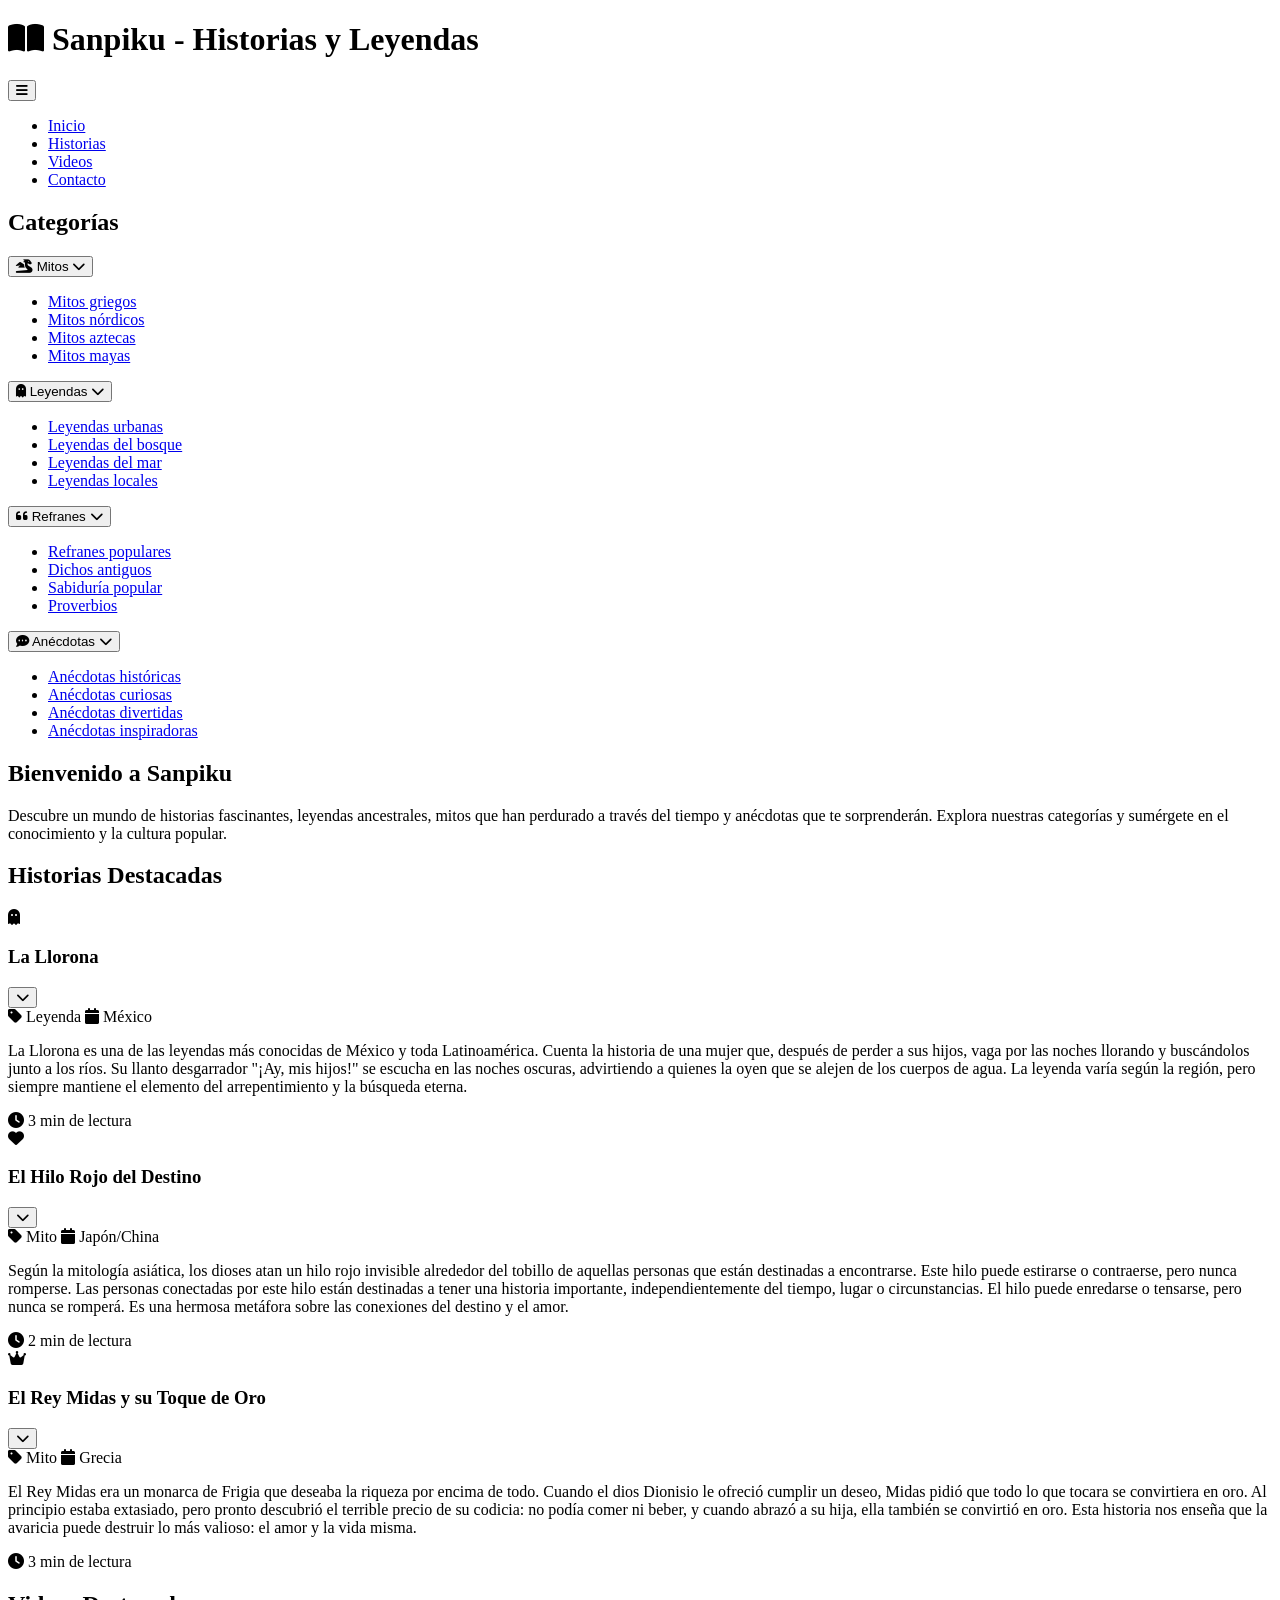
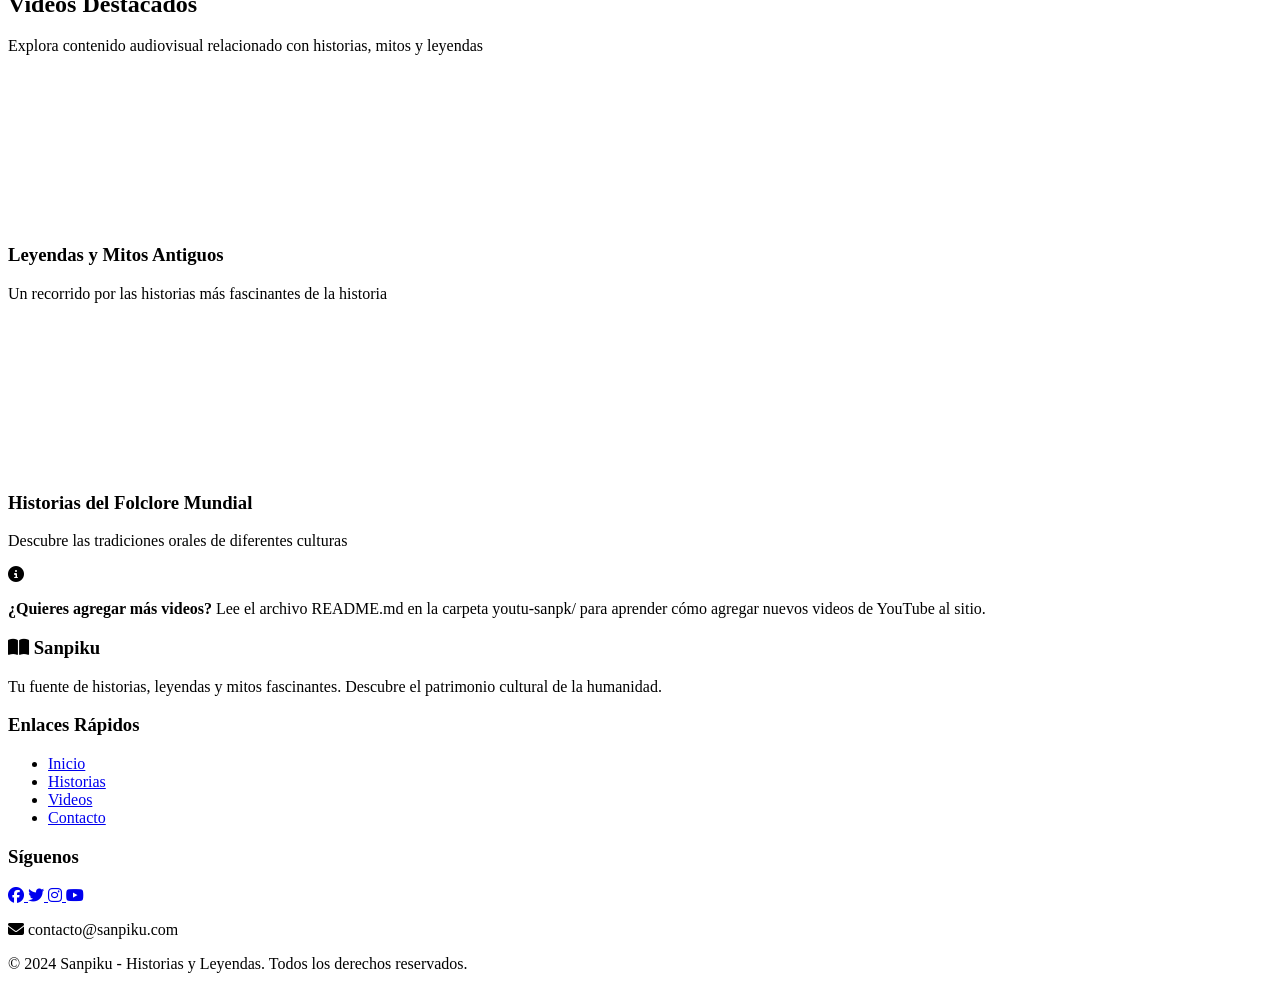
==== index.html @ 0151c07d "Add files via upload" ====
<!DOCTYPE html>
<html lang="es">
<head>
    <!-- CONFIGURACIÓN BÁSICA DEL DOCUMENTO -->
    <meta charset="UTF-8">
    <meta name="viewport" content="width=device-width, initial-scale=1.0">
    <meta name="description" content="Sanpiku - Descubre historias, leyendas, mitos y anécdotas fascinantes">
    <title>Sanpiku - Historias y Leyendas</title>
    
    <!-- FUENTES DE GOOGLE FONTS (Poppins para títulos, Open Sans para texto) -->
    <link rel="preconnect" href="https://fonts.googleapis.com">
    <link rel="preconnect" href="https://fonts.gstatic.com" crossorigin>
    <link href="https://fonts.googleapis.com/css2?family=Poppins:wght@400;600;700&family=Open+Sans:wght@300;400;600&display=swap" rel="stylesheet">
    
    <!-- ICONOS DE FONT AWESOME para los iconos del menú -->
    <link rel="stylesheet" href="https://cdnjs.cloudflare.com/ajax/libs/font-awesome/6.4.0/css/all.min.css">
    
    <!-- ENLACE AL ARCHIVO CSS -->
    <link rel="stylesheet" href="css/styles.css">
</head>
<body>
    
    <!-- ============================================ -->
    <!-- ENCABEZADO SUPERIOR (HEADER) -->
    <!-- ============================================ -->
    <header class="header">
        <div class="header-content">
            <!-- Logo o título principal del sitio -->
            <h1 class="logo">
                <i class="fas fa-book-open"></i>
                Sanpiku - Historias y Leyendas
            </h1>
            
            <!-- Botón para menú móvil (hamburguesa) -->
            <button class="menu-toggle" id="menuToggle" aria-label="Abrir menú">
                <i class="fas fa-bars"></i>
            </button>
            
            <!-- Navegación principal -->
            <nav class="nav">
                <ul class="nav-list">
                    <li><a href="#inicio" class="nav-link active">Inicio</a></li>
                    <li><a href="#historias" class="nav-link">Historias</a></li>
                    <li><a href="#videos" class="nav-link">Videos</a></li>
                    <li><a href="#contacto" class="nav-link">Contacto</a></li>
                </ul>
            </nav>
        </div>
    </header>

    <!-- ============================================ -->
    <!-- CONTENEDOR PRINCIPAL (SIDEBAR + CONTENIDO) -->
    <!-- ============================================ -->
    <div class="container">
        
        <!-- ======================================== -->
        <!-- BARRA LATERAL IZQUIERDA (SIDEBAR) -->
        <!-- ======================================== -->
        <aside class="sidebar" id="sidebar">
            <h2 class="sidebar-title">Categorías</h2>
            
            <!-- CATEGORÍA 1: MITOS -->
            <div class="category-card">
                <button class="category-header" data-category="mitos">
                    <i class="fas fa-dragon"></i>
                    <span>Mitos</span>
                    <i class="fas fa-chevron-down arrow"></i>
                </button>
                <div class="category-content">
                    <ul class="category-list">
                        <li><a href="#mito1">Mitos griegos</a></li>
                        <li><a href="#mito2">Mitos nórdicos</a></li>
                        <li><a href="#mito3">Mitos aztecas</a></li>
                        <li><a href="#mito4">Mitos mayas</a></li>
                    </ul>
                </div>
            </div>

            <!-- CATEGORÍA 2: LEYENDAS -->
            <div class="category-card">
                <button class="category-header" data-category="leyendas">
                    <i class="fas fa-ghost"></i>
                    <span>Leyendas</span>
                    <i class="fas fa-chevron-down arrow"></i>
                </button>
                <div class="category-content">
                    <ul class="category-list">
                        <li><a href="#leyenda1">Leyendas urbanas</a></li>
                        <li><a href="#leyenda2">Leyendas del bosque</a></li>
                        <li><a href="#leyenda3">Leyendas del mar</a></li>
                        <li><a href="#leyenda4">Leyendas locales</a></li>
                    </ul>
                </div>
            </div>

            <!-- CATEGORÍA 3: REFRANES -->
            <div class="category-card">
                <button class="category-header" data-category="refranes">
                    <i class="fas fa-quote-left"></i>
                    <span>Refranes</span>
                    <i class="fas fa-chevron-down arrow"></i>
                </button>
                <div class="category-content">
                    <ul class="category-list">
                        <li><a href="#refran1">Refranes populares</a></li>
                        <li><a href="#refran2">Dichos antiguos</a></li>
                        <li><a href="#refran3">Sabiduría popular</a></li>
                        <li><a href="#refran4">Proverbios</a></li>
                    </ul>
                </div>
            </div>

            <!-- CATEGORÍA 4: ANÉCDOTAS -->
            <div class="category-card">
                <button class="category-header" data-category="anecdotas">
                    <i class="fas fa-comment-dots"></i>
                    <span>Anécdotas</span>
                    <i class="fas fa-chevron-down arrow"></i>
                </button>
                <div class="category-content">
                    <ul class="category-list">
                        <li><a href="#anecdota1">Anécdotas históricas</a></li>
                        <li><a href="#anecdota2">Anécdotas curiosas</a></li>
                        <li><a href="#anecdota3">Anécdotas divertidas</a></li>
                        <li><a href="#anecdota4">Anécdotas inspiradoras</a></li>
                    </ul>
                </div>
            </div>
        </aside>

        <!-- ======================================== -->
        <!-- CONTENIDO PRINCIPAL (MAIN) -->
        <!-- ======================================== -->
        <main class="main-content" id="inicio">
            
            <!-- Sección de bienvenida -->
            <section class="welcome-section">
                <h2 class="section-title">Bienvenido a Sanpiku</h2>
                <p class="welcome-text">
                    Descubre un mundo de historias fascinantes, leyendas ancestrales, 
                    mitos que han perdurado a través del tiempo y anécdotas que te 
                    sorprenderán. Explora nuestras categorías y sumérgete en el 
                    conocimiento y la cultura popular.
                </p>
            </section>

            <!-- ======================================== -->
            <!-- SECCIÓN DE HISTORIAS (Grid de tarjetas) -->
            <!-- ======================================== -->
            <section class="stories-section" id="historias">
                <h2 class="section-title">Historias Destacadas</h2>
                
                <!-- Grid de tarjetas de historias -->
                <div class="stories-grid">
                    
                    <!-- HISTORIA 1: La Llorona -->
                    <div class="story-card">
                        <div class="story-header">
                            <div class="story-icon">
                                <i class="fas fa-ghost"></i>
                            </div>
                            <h3 class="story-title">La Llorona</h3>
                            <button class="story-toggle" aria-label="Expandir historia">
                                <i class="fas fa-chevron-down"></i>
                            </button>
                        </div>
                        <div class="story-content">
                            <div class="story-meta">
                                <span class="story-category">
                                    <i class="fas fa-tag"></i> Leyenda
                                </span>
                                <span class="story-date">
                                    <i class="fas fa-calendar"></i> México
                                </span>
                            </div>
                            <p class="story-text">
                                La Llorona es una de las leyendas más conocidas de México y 
                                toda Latinoamérica. Cuenta la historia de una mujer que, 
                                después de perder a sus hijos, vaga por las noches llorando 
                                y buscándolos junto a los ríos. Su llanto desgarrador "¡Ay, 
                                mis hijos!" se escucha en las noches oscuras, advirtiendo a 
                                quienes la oyen que se alejen de los cuerpos de agua. La 
                                leyenda varía según la región, pero siempre mantiene el 
                                elemento del arrepentimiento y la búsqueda eterna.
                            </p>
                            <div class="story-footer">
                                <span class="story-read-time">
                                    <i class="fas fa-clock"></i> 3 min de lectura
                                </span>
                            </div>
                        </div>
                    </div>

                    <!-- HISTORIA 2: El Hilo Rojo del Destino -->
                    <div class="story-card">
                        <div class="story-header">
                            <div class="story-icon">
                                <i class="fas fa-heart"></i>
                            </div>
                            <h3 class="story-title">El Hilo Rojo del Destino</h3>
                            <button class="story-toggle" aria-label="Expandir historia">
                                <i class="fas fa-chevron-down"></i>
                            </button>
                        </div>
                        <div class="story-content">
                            <div class="story-meta">
                                <span class="story-category">
                                    <i class="fas fa-tag"></i> Mito
                                </span>
                                <span class="story-date">
                                    <i class="fas fa-calendar"></i> Japón/China
                                </span>
                            </div>
                            <p class="story-text">
                                Según la mitología asiática, los dioses atan un hilo rojo 
                                invisible alrededor del tobillo de aquellas personas que están 
                                destinadas a encontrarse. Este hilo puede estirarse o 
                                contraerse, pero nunca romperse. Las personas conectadas por 
                                este hilo están destinadas a tener una historia importante, 
                                independientemente del tiempo, lugar o circunstancias. El hilo 
                                puede enredarse o tensarse, pero nunca se romperá. Es una 
                                hermosa metáfora sobre las conexiones del destino y el amor.
                            </p>
                            <div class="story-footer">
                                <span class="story-read-time">
                                    <i class="fas fa-clock"></i> 2 min de lectura
                                </span>
                            </div>
                        </div>
                    </div>

                    <!-- HISTORIA 3: El Rey Midas -->
                    <div class="story-card">
                        <div class="story-header">
                            <div class="story-icon">
                                <i class="fas fa-crown"></i>
                            </div>
                            <h3 class="story-title">El Rey Midas y su Toque de Oro</h3>
                            <button class="story-toggle" aria-label="Expandir historia">
                                <i class="fas fa-chevron-down"></i>
                            </button>
                        </div>
                        <div class="story-content">
                            <div class="story-meta">
                                <span class="story-category">
                                    <i class="fas fa-tag"></i> Mito
                                </span>
                                <span class="story-date">
                                    <i class="fas fa-calendar"></i> Grecia
                                </span>
                            </div>
                            <p class="story-text">
                                El Rey Midas era un monarca de Frigia que deseaba la riqueza 
                                por encima de todo. Cuando el dios Dionisio le ofreció cumplir 
                                un deseo, Midas pidió que todo lo que tocara se convirtiera en 
                                oro. Al principio estaba extasiado, pero pronto descubrió el 
                                terrible precio de su codicia: no podía comer ni beber, y cuando 
                                abrazó a su hija, ella también se convirtió en oro. Esta historia 
                                nos enseña que la avaricia puede destruir lo más valioso: el 
                                amor y la vida misma.
                            </p>
                            <div class="story-footer">
                                <span class="story-read-time">
                                    <i class="fas fa-clock"></i> 3 min de lectura
                                </span>
                            </div>
                        </div>
                    </div>

                </div>
            </section>

            <!-- ======================================== -->
            <!-- SECCIÓN DE VIDEOS DE YOUTUBE -->
            <!-- ======================================== -->
            <section class="videos-section" id="videos">
                <h2 class="section-title">Videos Destacados</h2>
                <p class="section-description">
                    Explora contenido audiovisual relacionado con historias, mitos y leyendas
                </p>
                
                <!-- Grid de videos -->
                <div class="videos-grid">
                    
                    <!-- VIDEO 1 - Ejemplo (Reemplaza con tu propio video) -->
                    <div class="video-card">
                        <div class="video-wrapper">
                            <!-- IMPORTANTE: Reemplaza el src con tu video de YouTube -->
                            <!-- Para obtener el código: YouTube → Video → Compartir → Insertar → Copiar código -->
                            <iframe 
                                src="https://www.youtube.com/embed/dQw4w9WgXcQ" 
                                title="Video de ejemplo" 
                                frameborder="0" 
                                allow="accelerometer; autoplay; clipboard-write; encrypted-media; gyroscope; picture-in-picture" 
                                allowfullscreen>
                            </iframe>
                        </div>
                        <div class="video-info">
                            <h3 class="video-title">Leyendas y Mitos Antiguos</h3>
                            <p class="video-description">
                                Un recorrido por las historias más fascinantes de la historia
                            </p>
                        </div>
                    </div>

                    <!-- VIDEO 2 - Espacio para agregar más videos -->
                    <div class="video-card">
                        <div class="video-wrapper">
                            <!-- Agrega aquí tu segundo video -->
                            <iframe 
                                src="https://www.youtube.com/embed/dQw4w9WgXcQ" 
                                title="Video de ejemplo 2" 
                                frameborder="0" 
                                allow="accelerometer; autoplay; clipboard-write; encrypted-media; gyroscope; picture-in-picture" 
                                allowfullscreen>
                            </iframe>
                        </div>
                        <div class="video-info">
                            <h3 class="video-title">Historias del Folclore Mundial</h3>
                            <p class="video-description">
                                Descubre las tradiciones orales de diferentes culturas
                            </p>
                        </div>
                    </div>

                </div>

                <!-- Nota informativa sobre cómo agregar videos -->
                <div class="info-box">
                    <i class="fas fa-info-circle"></i>
                    <p>
                        <strong>¿Quieres agregar más videos?</strong> 
                        Lee el archivo README.md en la carpeta youtu-sanpk/ para aprender 
                        cómo agregar nuevos videos de YouTube al sitio.
                    </p>
                </div>
            </section>

        </main>

    </div>

    <!-- ============================================ -->
    <!-- PIE DE PÁGINA (FOOTER) -->
    <!-- ============================================ -->
    <footer class="footer" id="contacto">
        <div class="footer-content">
            
            <!-- Columna 1: Información del proyecto -->
            <div class="footer-column">
                <h3 class="footer-title">
                    <i class="fas fa-book-open"></i>
                    Sanpiku
                </h3>
                <p class="footer-text">
                    Tu fuente de historias, leyendas y mitos fascinantes. 
                    Descubre el patrimonio cultural de la humanidad.
                </p>
            </div>

            <!-- Columna 2: Enlaces rápidos -->
            <div class="footer-column">
                <h3 class="footer-title">Enlaces Rápidos</h3>
                <ul class="footer-links">
                    <li><a href="#inicio">Inicio</a></li>
                    <li><a href="#historias">Historias</a></li>
                    <li><a href="#videos">Videos</a></li>
                    <li><a href="#contacto">Contacto</a></li>
                </ul>
            </div>

            <!-- Columna 3: Redes sociales -->
            <div class="footer-column">
                <h3 class="footer-title">Síguenos</h3>
                <div class="social-links">
                    <a href="#" class="social-link" aria-label="Facebook">
                        <i class="fab fa-facebook"></i>
                    </a>
                    <a href="#" class="social-link" aria-label="Twitter">
                        <i class="fab fa-twitter"></i>
                    </a>
                    <a href="#" class="social-link" aria-label="Instagram">
                        <i class="fab fa-instagram"></i>
                    </a>
                    <a href="#" class="social-link" aria-label="YouTube">
                        <i class="fab fa-youtube"></i>
                    </a>
                </div>
                <p class="footer-text" style="margin-top: 1rem;">
                    <i class="fas fa-envelope"></i>
                    contacto@sanpiku.com
                </p>
            </div>

        </div>

        <!-- Barra inferior de copyright -->
        <div class="footer-bottom">
            <p>&copy; 2024 Sanpiku - Historias y Leyendas. Todos los derechos reservados.</p>
        </div>
    </footer>

    <!-- ============================================ -->
    <!-- ENLACE AL ARCHIVO JAVASCRIPT -->
    <!-- ============================================ -->
    <script src="js/script.js"></script>

</body>
</html>
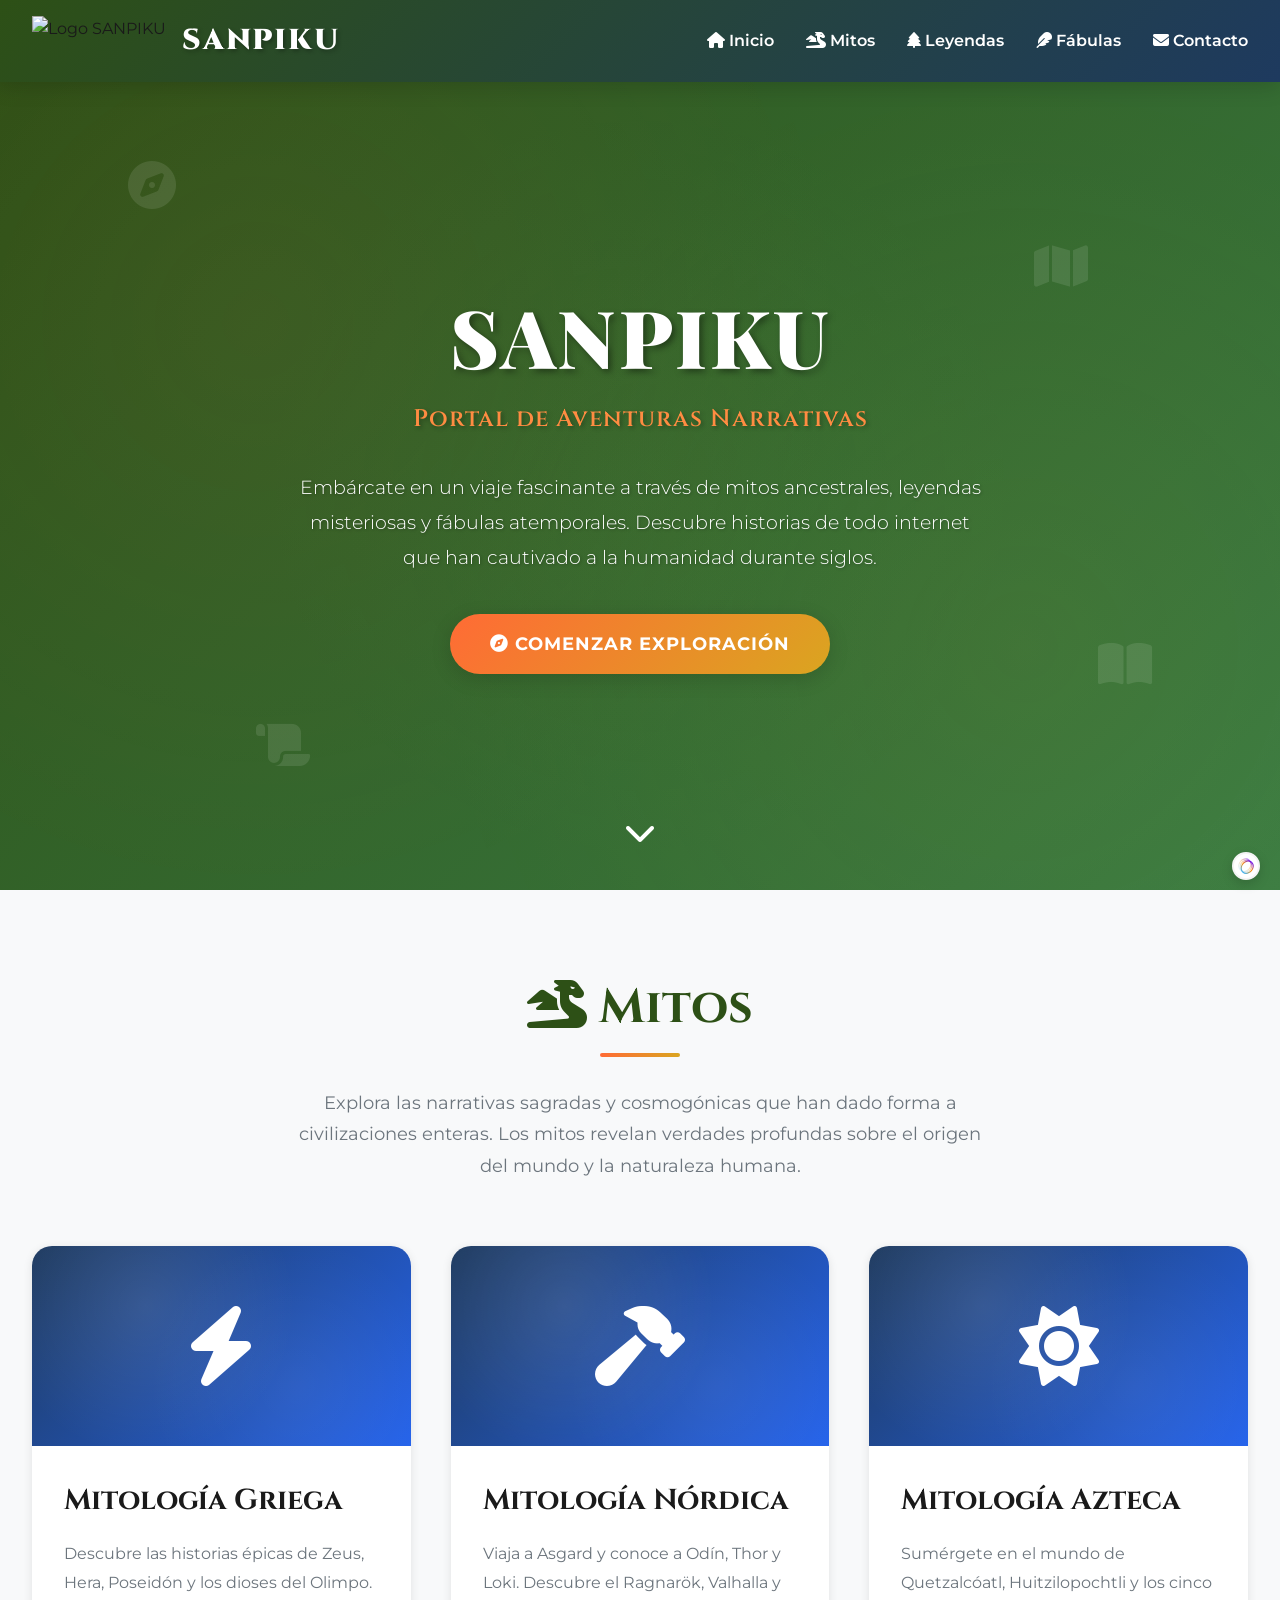
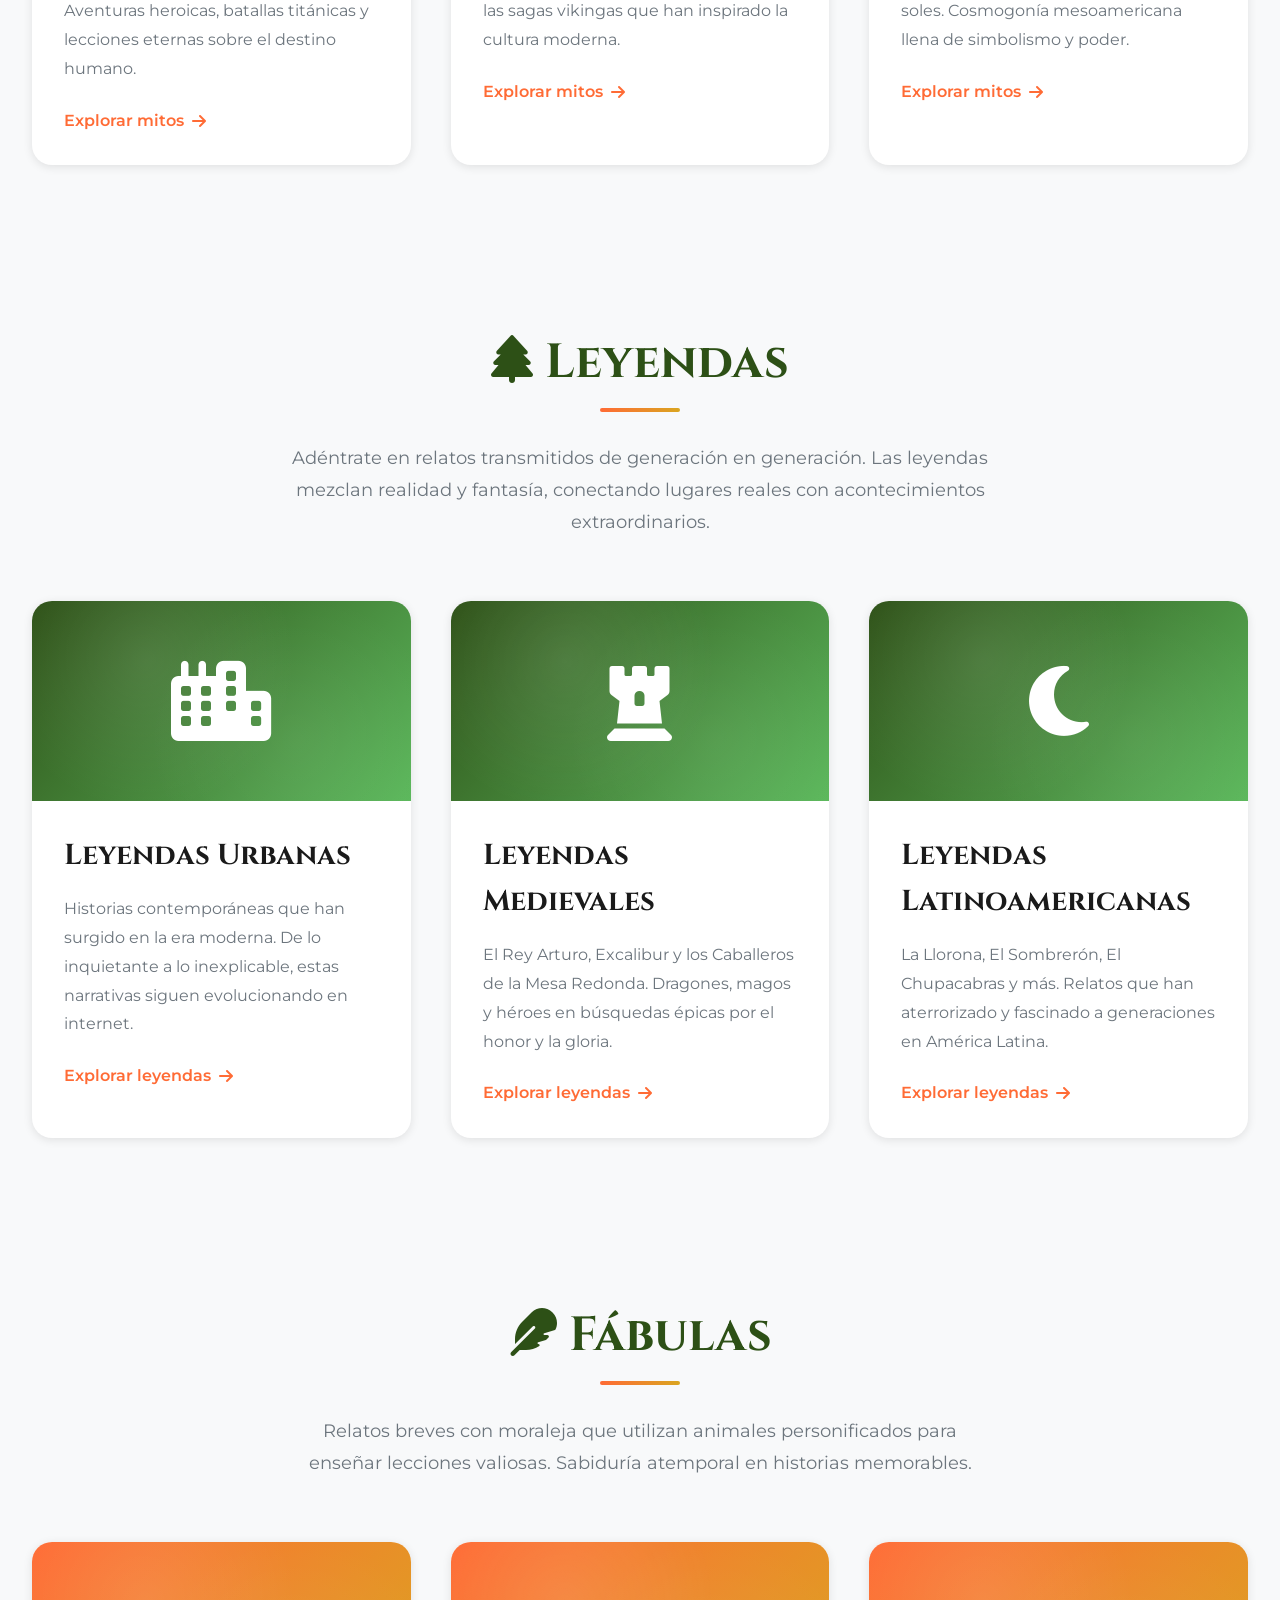
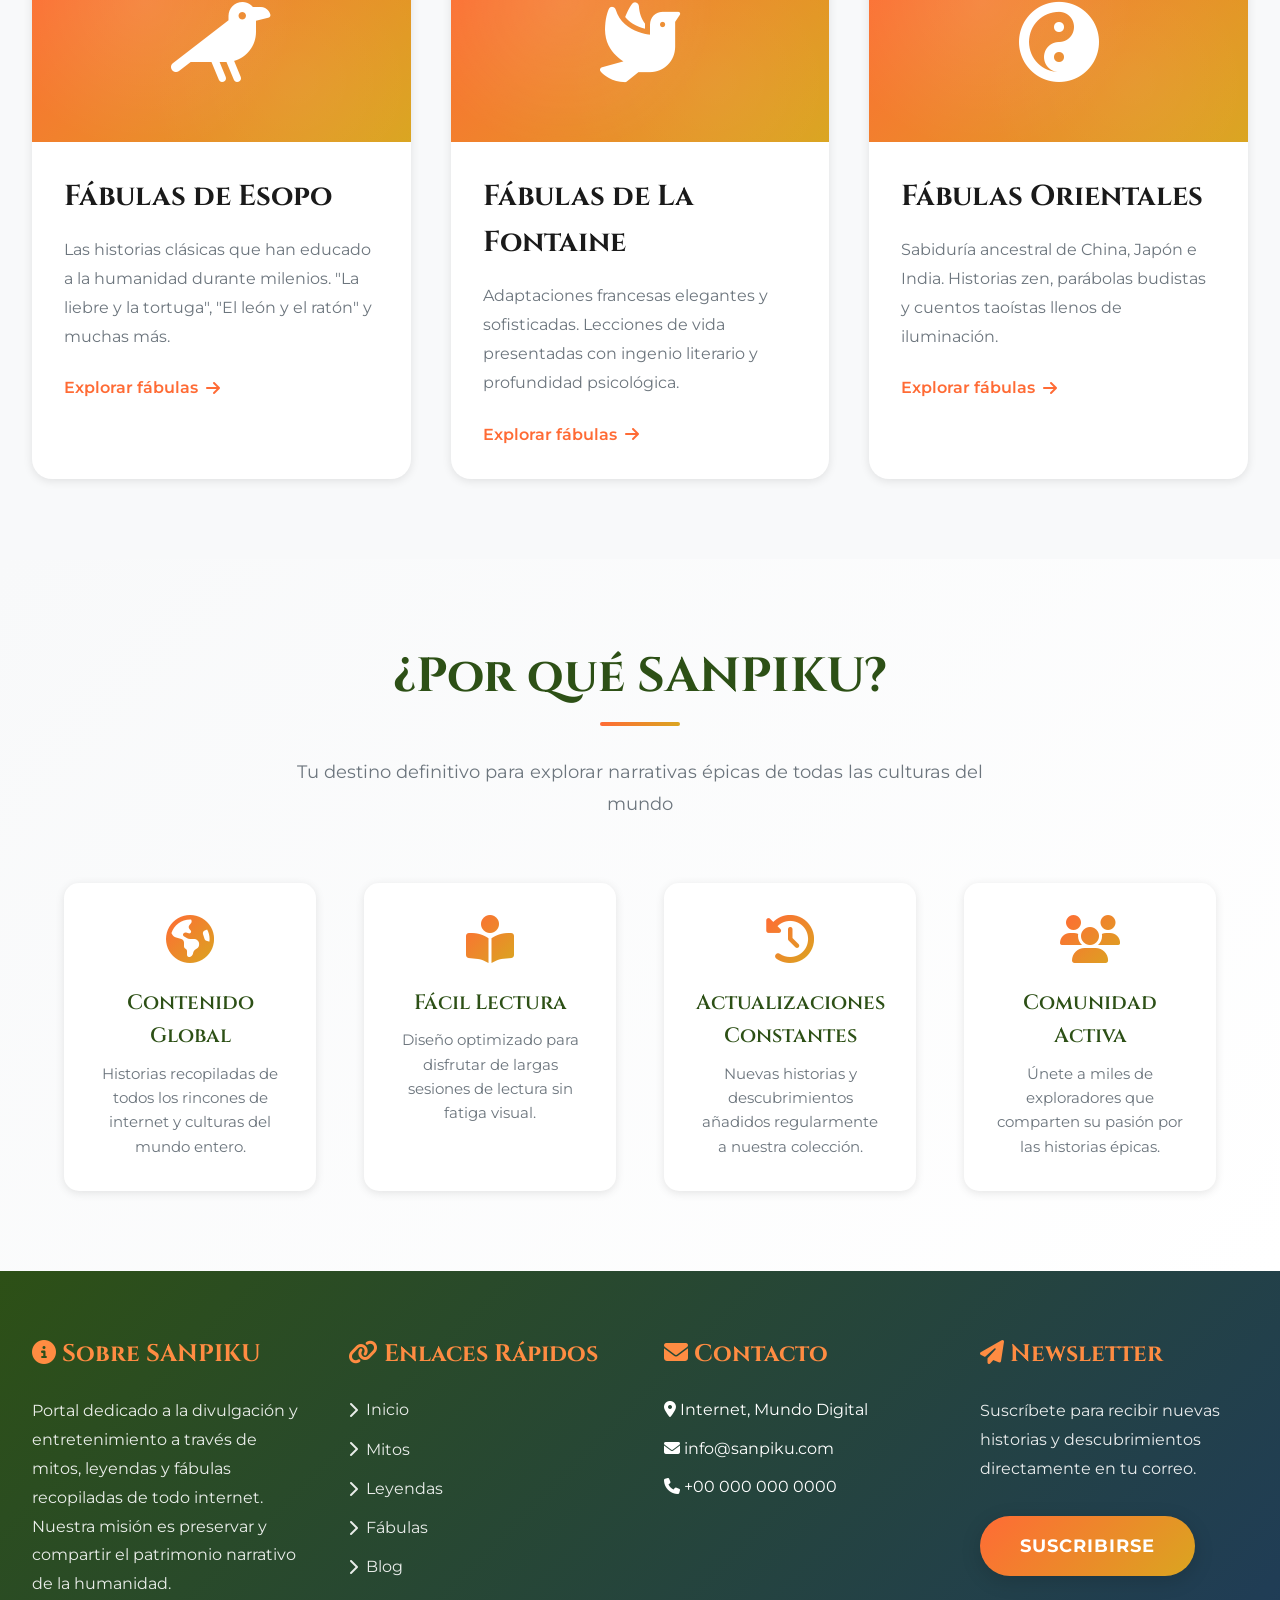
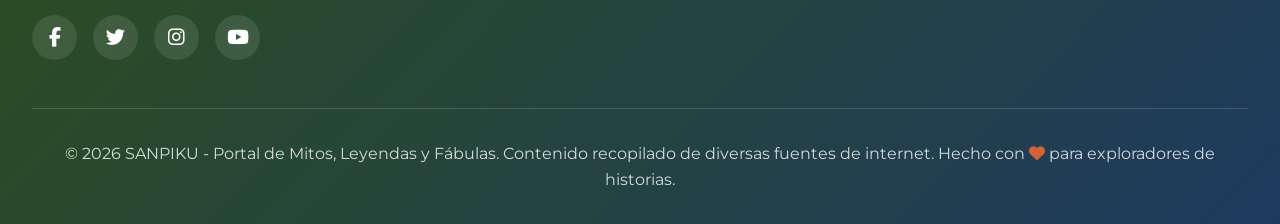
==== commit 47d5f3d3: "Update index.html" ====
--- a/index.html
+++ b/index.html
@@ -1,409 +1,1370 @@
 <!DOCTYPE html>
 <html lang="es">
 <head>
-    <!-- CONFIGURACIÓN BÁSICA DEL DOCUMENTO -->
     <meta charset="UTF-8">
     <meta name="viewport" content="width=device-width, initial-scale=1.0">
-    <meta name="description" content="Sanpiku - Descubre historias, leyendas, mitos y anécdotas fascinantes">
-    <title>Sanpiku - Historias y Leyendas</title>
+    <meta name="description" content="SANPIKU - Descubre mitos, leyendas y fábulas de todo internet. Un portal de entretenimiento y divulgación cultural.">
+    <title>SANPIKU - Mitos, Leyendas y Fábulas del Mundo</title>
     
-    <!-- FUENTES DE GOOGLE FONTS (Poppins para títulos, Open Sans para texto) -->
+    <!-- Fuentes de Google Fonts para tipografía elegante -->
     <link rel="preconnect" href="https://fonts.googleapis.com">
     <link rel="preconnect" href="https://fonts.gstatic.com" crossorigin>
-    <link href="https://fonts.googleapis.com/css2?family=Poppins:wght@400;600;700&family=Open+Sans:wght@300;400;600&display=swap" rel="stylesheet">
+    <link href="https://fonts.googleapis.com/css2?family=Cinzel:wght@600;700;900&family=Montserrat:wght@300;400;500;600;700&family=Playfair+Display:wght@700;900&display=swap" rel="stylesheet">
     
-    <!-- ICONOS DE FONT AWESOME para los iconos del menú -->
+    <!-- Font Awesome para iconos de aventura y exploración -->
     <link rel="stylesheet" href="https://cdnjs.cloudflare.com/ajax/libs/font-awesome/6.4.0/css/all.min.css">
     
-    <!-- ENLACE AL ARCHIVO CSS -->
-    <link rel="stylesheet" href="css/styles.css">
+    <style>
+        /* ============================================
+           ESTILOS GENERALES Y RESET
+           Configuración básica para todo el sitio
+        ============================================ */
+        * {
+            margin: 0;
+            padding: 0;
+            box-sizing: border-box;
+        }
+        
+        :root {
+            /* PALETA DE COLORES AVENTURA Y EXPLORACIÓN */
+            /* Verdes selva y esmeralda */
+            --verde-oscuro: #2d5016;
+            --verde-medio: #3a7d44;
+            --verde-claro: #5cb85c;
+            
+            /* Naranjas aventura y atardecer */
+            --naranja-intenso: #ff6b35;
+            --naranja-medio: #f7931e;
+            --naranja-claro: #ff8c42;
+            
+            /* Azules océano profundo */
+            --azul-oscuro: #1e3a5f;
+            --azul-medio: #2563eb;
+            --azul-claro: #4a90e2;
+            
+            /* Dorados y ámbar tierra */
+            --dorado: #daa520;
+            --ambar: #f4a460;
+            
+            /* Colores neutros */
+            --blanco: #ffffff;
+            --gris-claro: #f8f9fa;
+            --gris-medio: #6c757d;
+            --negro: #1a1a1a;
+            
+            /* Tipografía */
+            --font-titulos: 'Cinzel', serif;
+            --font-display: 'Playfair Display', serif;
+            --font-texto: 'Montserrat', sans-serif;
+            
+            /* Sombras para profundidad */
+            --sombra-suave: 0 2px 10px rgba(0,0,0,0.1);
+            --sombra-media: 0 5px 20px rgba(0,0,0,0.15);
+            --sombra-fuerte: 0 10px 40px rgba(0,0,0,0.2);
+            
+            /* Transiciones suaves */
+            --transicion: all 0.3s cubic-bezier(0.4, 0, 0.2, 1);
+        }
+        
+        body {
+            font-family: var(--font-texto);
+            line-height: 1.6;
+            color: var(--negro);
+            background-color: var(--gris-claro);
+            overflow-x: hidden;
+        }
+        
+        /* ============================================
+           NAVEGACIÓN SUPERIOR
+           Barra de navegación fija con logo
+        ============================================ */
+        .navbar {
+            position: fixed;
+            top: 0;
+            left: 0;
+            right: 0;
+            background: linear-gradient(135deg, var(--verde-oscuro) 0%, var(--azul-oscuro) 100%);
+            padding: 1rem 2rem;
+            display: flex;
+            justify-content: space-between;
+            align-items: center;
+            z-index: 1000;
+            box-shadow: var(--sombra-media);
+            transition: var(--transicion);
+        }
+        
+        .navbar.scrolled {
+            padding: 0.5rem 2rem;
+            box-shadow: var(--sombra-fuerte);
+        }
+        
+        .logo-container {
+            display: flex;
+            align-items: center;
+            gap: 1rem;
+        }
+        
+        .logo-img {
+            height: 50px;
+            width: auto;
+            transition: var(--transicion);
+        }
+        
+        .navbar.scrolled .logo-img {
+            height: 40px;
+        }
+        
+        .logo-text {
+            font-family: var(--font-titulos);
+            font-size: 1.8rem;
+            font-weight: 900;
+            color: var(--blanco);
+            text-shadow: 2px 2px 4px rgba(0,0,0,0.3);
+            letter-spacing: 2px;
+        }
+        
+        .nav-links {
+            display: flex;
+            gap: 2rem;
+            list-style: none;
+        }
+        
+        .nav-links a {
+            color: var(--blanco);
+            text-decoration: none;
+            font-weight: 600;
+            font-size: 1rem;
+            transition: var(--transicion);
+            position: relative;
+            padding: 0.5rem 0;
+        }
+        
+        /* Efecto de subrayado animado en los enlaces */
+        .nav-links a::after {
+            content: '';
+            position: absolute;
+            bottom: 0;
+            left: 0;
+            width: 0;
+            height: 2px;
+            background: linear-gradient(90deg, var(--naranja-intenso), var(--dorado));
+            transition: var(--transicion);
+        }
+        
+        .nav-links a:hover::after {
+            width: 100%;
+        }
+        
+        .nav-links a:hover {
+            color: var(--naranja-claro);
+            transform: translateY(-2px);
+        }
+        
+        /* Botón de menú móvil (hamburguesa) */
+        .menu-toggle {
+            display: none;
+            background: none;
+            border: none;
+            color: var(--blanco);
+            font-size: 1.5rem;
+            cursor: pointer;
+            transition: var(--transicion);
+        }
+        
+        .menu-toggle:hover {
+            color: var(--naranja-claro);
+            transform: scale(1.1);
+        }
+        
+        /* ============================================
+           SECCIÓN HERO (PORTADA)
+           Sección principal con título impactante
+        ============================================ */
+        .hero {
+            margin-top: 80px;
+            min-height: 90vh;
+            display: flex;
+            align-items: center;
+            justify-content: center;
+            position: relative;
+            overflow: hidden;
+            /* Gradiente dinámico de aventura */
+            background: linear-gradient(135deg, 
+                var(--verde-oscuro) 0%, 
+                var(--verde-medio) 25%,
+                var(--azul-oscuro) 50%,
+                var(--azul-medio) 75%,
+                var(--naranja-medio) 100%
+            );
+            background-size: 400% 400%;
+            animation: gradientShift 15s ease infinite;
+        }
+        
+        /* Animación de movimiento del gradiente */
+        @keyframes gradientShift {
+            0% { background-position: 0% 50%; }
+            50% { background-position: 100% 50%; }
+            100% { background-position: 0% 50%; }
+        }
+        
+        /* Patrón decorativo de fondo */
+        .hero::before {
+            content: '';
+            position: absolute;
+            top: 0;
+            left: 0;
+            right: 0;
+            bottom: 0;
+            background-image: 
+                radial-gradient(circle at 20% 30%, rgba(255, 107, 53, 0.1) 0%, transparent 50%),
+                radial-gradient(circle at 80% 70%, rgba(218, 165, 32, 0.1) 0%, transparent 50%),
+                radial-gradient(circle at 50% 50%, rgba(92, 184, 92, 0.05) 0%, transparent 50%);
+            opacity: 0.6;
+        }
+        
+        /* Iconos decorativos flotantes */
+        .hero-icon {
+            position: absolute;
+            font-size: 3rem;
+            opacity: 0.1;
+            animation: float 6s ease-in-out infinite;
+            color: var(--blanco);
+        }
+        
+        .hero-icon:nth-child(1) { top: 10%; left: 10%; animation-delay: 0s; }
+        .hero-icon:nth-child(2) { top: 20%; right: 15%; animation-delay: 1s; }
+        .hero-icon:nth-child(3) { bottom: 15%; left: 20%; animation-delay: 2s; }
+        .hero-icon:nth-child(4) { bottom: 25%; right: 10%; animation-delay: 3s; }
+        
+        @keyframes float {
+            0%, 100% { transform: translateY(0px) rotate(0deg); }
+            50% { transform: translateY(-20px) rotate(5deg); }
+        }
+        
+        .hero-content {
+            text-align: center;
+            color: var(--blanco);
+            z-index: 10;
+            padding: 2rem;
+            max-width: 1000px;
+            animation: fadeInUp 1s ease-out;
+        }
+        
+        @keyframes fadeInUp {
+            from {
+                opacity: 0;
+                transform: translateY(30px);
+            }
+            to {
+                opacity: 1;
+                transform: translateY(0);
+            }
+        }
+        
+        .hero-title {
+            font-family: var(--font-display);
+            font-size: 5rem;
+            font-weight: 900;
+            margin-bottom: 1rem;
+            text-shadow: 3px 3px 6px rgba(0,0,0,0.4);
+            letter-spacing: 3px;
+            line-height: 1.2;
+        }
+        
+        .hero-subtitle {
+            font-family: var(--font-titulos);
+            font-size: 1.5rem;
+            margin-bottom: 2rem;
+            text-shadow: 2px 2px 4px rgba(0,0,0,0.3);
+            color: var(--naranja-claro);
+            font-weight: 600;
+            letter-spacing: 1px;
+        }
+        
+        .hero-description {
+            font-size: 1.2rem;
+            margin-bottom: 2.5rem;
+            max-width: 700px;
+            margin-left: auto;
+            margin-right: auto;
+            line-height: 1.8;
+            text-shadow: 1px 1px 3px rgba(0,0,0,0.3);
+            font-weight: 300;
+        }
+        
+        .cta-button {
+            display: inline-block;
+            padding: 1rem 2.5rem;
+            background: linear-gradient(135deg, var(--naranja-intenso), var(--dorado));
+            color: var(--blanco);
+            text-decoration: none;
+            font-weight: 700;
+            font-size: 1.1rem;
+            border-radius: 50px;
+            transition: var(--transicion);
+            box-shadow: var(--sombra-media);
+            position: relative;
+            overflow: hidden;
+            text-transform: uppercase;
+            letter-spacing: 1px;
+        }
+        
+        /* Efecto de brillo al pasar el mouse */
+        .cta-button::before {
+            content: '';
+            position: absolute;
+            top: 0;
+            left: -100%;
+            width: 100%;
+            height: 100%;
+            background: linear-gradient(90deg, transparent, rgba(255,255,255,0.3), transparent);
+            transition: var(--transicion);
+        }
+        
+        .cta-button:hover::before {
+            left: 100%;
+        }
+        
+        .cta-button:hover {
+            transform: translateY(-3px) scale(1.05);
+            box-shadow: var(--sombra-fuerte);
+        }
+        
+        /* Indicador de scroll hacia abajo */
+        .scroll-indicator {
+            position: absolute;
+            bottom: 2rem;
+            left: 50%;
+            transform: translateX(-50%);
+            color: var(--blanco);
+            font-size: 2rem;
+            animation: bounce 2s infinite;
+            cursor: pointer;
+            z-index: 10;
+        }
+        
+        @keyframes bounce {
+            0%, 100% { transform: translateX(-50%) translateY(0); }
+            50% { transform: translateX(-50%) translateY(-10px); }
+        }
+        
+        /* ============================================
+           SECCIONES DE CONTENIDO PRINCIPAL
+           Contenedor general para las secciones
+        ============================================ */
+        .main-content {
+            padding: 5rem 2rem;
+            max-width: 1400px;
+            margin: 0 auto;
+        }
+        
+        .section-header {
+            text-align: center;
+            margin-bottom: 4rem;
+            animation: fadeInUp 0.8s ease-out;
+        }
+        
+        .section-title {
+            font-family: var(--font-titulos);
+            font-size: 3rem;
+            font-weight: 700;
+            color: var(--verde-oscuro);
+            margin-bottom: 1rem;
+            position: relative;
+            display: inline-block;
+        }
+        
+        /* Línea decorativa debajo del título */
+        .section-title::after {
+            content: '';
+            position: absolute;
+            bottom: -10px;
+            left: 50%;
+            transform: translateX(-50%);
+            width: 80px;
+            height: 4px;
+            background: linear-gradient(90deg, var(--naranja-intenso), var(--dorado));
+            border-radius: 2px;
+        }
+        
+        .section-description {
+            font-size: 1.1rem;
+            color: var(--gris-medio);
+            max-width: 700px;
+            margin: 0 auto;
+            margin-top: 1.5rem;
+            line-height: 1.8;
+        }
+        
+        /* ============================================
+           TARJETAS (CARDS) DE CONTENIDO
+           Cards modernos con efectos hover 3D
+        ============================================ */
+        .cards-container {
+            display: grid;
+            grid-template-columns: repeat(auto-fit, minmax(320px, 1fr));
+            gap: 2.5rem;
+            margin-top: 3rem;
+        }
+        
+        .card {
+            background: var(--blanco);
+            border-radius: 20px;
+            overflow: hidden;
+            box-shadow: var(--sombra-suave);
+            transition: var(--transicion);
+            position: relative;
+            cursor: pointer;
+            animation: fadeInUp 0.8s ease-out;
+        }
+        
+        /* Efecto hover 3D en las tarjetas */
+        .card:hover {
+            transform: translateY(-15px) scale(1.02);
+            box-shadow: var(--sombra-fuerte);
+        }
+        
+        /* Barra de color superior en cada card */
+        .card-header {
+            height: 200px;
+            position: relative;
+            overflow: hidden;
+            display: flex;
+            align-items: center;
+            justify-content: center;
+        }
+        
+        /* Gradientes específicos para cada sección */
+        .card-mitos .card-header {
+            background: linear-gradient(135deg, var(--azul-oscuro), var(--azul-medio));
+        }
+        
+        .card-leyendas .card-header {
+            background: linear-gradient(135deg, var(--verde-oscuro), var(--verde-claro));
+        }
+        
+        .card-fabulas .card-header {
+            background: linear-gradient(135deg, var(--naranja-intenso), var(--dorado));
+        }
+        
+        /* Patrón decorativo en el header */
+        .card-header::before {
+            content: '';
+            position: absolute;
+            top: 0;
+            left: 0;
+            right: 0;
+            bottom: 0;
+            background-image: 
+                radial-gradient(circle at 30% 30%, rgba(255,255,255,0.1) 0%, transparent 50%),
+                radial-gradient(circle at 70% 70%, rgba(255,255,255,0.05) 0%, transparent 50%);
+        }
+        
+        .card-icon {
+            font-size: 5rem;
+            color: var(--blanco);
+            z-index: 5;
+            transition: var(--transicion);
+        }
+        
+        .card:hover .card-icon {
+            transform: scale(1.2) rotate(5deg);
+        }
+        
+        .card-body {
+            padding: 2rem;
+        }
+        
+        .card-title {
+            font-family: var(--font-titulos);
+            font-size: 1.8rem;
+            font-weight: 700;
+            margin-bottom: 1rem;
+            color: var(--negro);
+        }
+        
+        .card-text {
+            font-size: 1rem;
+            color: var(--gris-medio);
+            line-height: 1.8;
+            margin-bottom: 1.5rem;
+        }
+        
+        .card-link {
+            display: inline-flex;
+            align-items: center;
+            gap: 0.5rem;
+            color: var(--naranja-intenso);
+            text-decoration: none;
+            font-weight: 600;
+            font-size: 1rem;
+            transition: var(--transicion);
+        }
+        
+        .card-link:hover {
+            gap: 1rem;
+            color: var(--naranja-medio);
+        }
+        
+        /* ============================================
+           SECCIÓN DE CARACTERÍSTICAS
+           Beneficios del sitio
+        ============================================ */
+        .features-section {
+            padding: 5rem 2rem;
+            background: linear-gradient(135deg, var(--gris-claro) 0%, var(--blanco) 100%);
+        }
+        
+        .features-grid {
+            display: grid;
+            grid-template-columns: repeat(auto-fit, minmax(250px, 1fr));
+            gap: 3rem;
+            max-width: 1400px;
+            margin: 0 auto;
+            margin-top: 3rem;
+        }
+        
+        .feature-item {
+            text-align: center;
+            padding: 2rem;
+            background: var(--blanco);
+            border-radius: 15px;
+            box-shadow: var(--sombra-suave);
+            transition: var(--transicion);
+        }
+        
+        .feature-item:hover {
+            transform: translateY(-10px);
+            box-shadow: var(--sombra-media);
+        }
+        
+        .feature-icon {
+            font-size: 3rem;
+            margin-bottom: 1.5rem;
+            background: linear-gradient(135deg, var(--naranja-intenso), var(--dorado));
+            -webkit-background-clip: text;
+            -webkit-text-fill-color: transparent;
+            background-clip: text;
+        }
+        
+        .feature-title {
+            font-family: var(--font-titulos);
+            font-size: 1.3rem;
+            font-weight: 600;
+            color: var(--verde-oscuro);
+            margin-bottom: 0.5rem;
+        }
+        
+        .feature-text {
+            font-size: 0.95rem;
+            color: var(--gris-medio);
+            line-height: 1.6;
+        }
+        
+        /* ============================================
+           FOOTER (PIE DE PÁGINA)
+           Información de contacto y enlaces
+        ============================================ */
+        .footer {
+            background: linear-gradient(135deg, var(--verde-oscuro) 0%, var(--azul-oscuro) 100%);
+            color: var(--blanco);
+            padding: 4rem 2rem 2rem;
+        }
+        
+        .footer-content {
+            max-width: 1400px;
+            margin: 0 auto;
+            display: grid;
+            grid-template-columns: repeat(auto-fit, minmax(250px, 1fr));
+            gap: 3rem;
+            margin-bottom: 3rem;
+        }
+        
+        .footer-section h3 {
+            font-family: var(--font-titulos);
+            font-size: 1.5rem;
+            margin-bottom: 1.5rem;
+            color: var(--naranja-claro);
+        }
+        
+        .footer-section p {
+            line-height: 1.8;
+            margin-bottom: 1rem;
+            opacity: 0.9;
+        }
+        
+        .footer-links {
+            list-style: none;
+        }
+        
+        .footer-links li {
+            margin-bottom: 0.8rem;
+        }
+        
+        .footer-links a {
+            color: var(--blanco);
+            text-decoration: none;
+            transition: var(--transicion);
+            display: inline-flex;
+            align-items: center;
+            gap: 0.5rem;
+            opacity: 0.9;
+        }
+        
+        .footer-links a:hover {
+            color: var(--naranja-claro);
+            opacity: 1;
+            padding-left: 0.5rem;
+        }
+        
+        .social-links {
+            display: flex;
+            gap: 1rem;
+            margin-top: 1rem;
+        }
+        
+        .social-icon {
+            width: 45px;
+            height: 45px;
+            border-radius: 50%;
+            background: rgba(255,255,255,0.1);
+            display: flex;
+            align-items: center;
+            justify-content: center;
+            color: var(--blanco);
+            text-decoration: none;
+            font-size: 1.2rem;
+            transition: var(--transicion);
+        }
+        
+        .social-icon:hover {
+            background: linear-gradient(135deg, var(--naranja-intenso), var(--dorado));
+            transform: translateY(-5px) rotate(5deg);
+        }
+        
+        .footer-bottom {
+            border-top: 1px solid rgba(255,255,255,0.2);
+            padding-top: 2rem;
+            text-align: center;
+            opacity: 0.8;
+        }
+        
+        /* ============================================
+           DISEÑO RESPONSIVE PARA MÓVILES
+           Adaptación para pantallas pequeñas
+        ============================================ */
+        @media (max-width: 768px) {
+            /* Navegación móvil */
+            .nav-links {
+                position: fixed;
+                top: 80px;
+                left: -100%;
+                flex-direction: column;
+                background: linear-gradient(135deg, var(--verde-oscuro) 0%, var(--azul-oscuro) 100%);
+                width: 100%;
+                padding: 2rem;
+                gap: 1rem;
+                transition: var(--transicion);
+                box-shadow: var(--sombra-media);
+            }
+            
+            .nav-links.active {
+                left: 0;
+            }
+            
+            .menu-toggle {
+                display: block;
+            }
+            
+            /* Hero responsive */
+            .hero-title {
+                font-size: 2.5rem;
+            }
+            
+            .hero-subtitle {
+                font-size: 1.2rem;
+            }
+            
+            .hero-description {
+                font-size: 1rem;
+            }
+            
+            .logo-text {
+                font-size: 1.3rem;
+            }
+            
+            .logo-img {
+                height: 40px;
+            }
+            
+            /* Secciones responsive */
+            .section-title {
+                font-size: 2rem;
+            }
+            
+            .cards-container {
+                grid-template-columns: 1fr;
+                gap: 2rem;
+            }
+            
+            .main-content {
+                padding: 3rem 1rem;
+            }
+            
+            .features-grid {
+                grid-template-columns: 1fr;
+                gap: 2rem;
+            }
+        }
+        
+        /* Tablets */
+        @media (min-width: 769px) and (max-width: 1024px) {
+            .hero-title {
+                font-size: 3.5rem;
+            }
+            
+            .cards-container {
+                grid-template-columns: repeat(2, 1fr);
+            }
+        }
+        
+        /* ============================================
+           ANIMACIONES DE SCROLL
+           Elementos que aparecen al hacer scroll
+        ============================================ */
+        .fade-in {
+            opacity: 0;
+            transform: translateY(30px);
+            transition: opacity 0.8s ease-out, transform 0.8s ease-out;
+        }
+        
+        .fade-in.visible {
+            opacity: 1;
+            transform: translateY(0);
+        }
+        
+        /* ============================================
+           UTILIDADES
+           Clases auxiliares
+        ============================================ */
+        .text-gradient {
+            background: linear-gradient(135deg, var(--naranja-intenso), var(--dorado));
+            -webkit-background-clip: text;
+            -webkit-text-fill-color: transparent;
+            background-clip: text;
+        }
+        
+        .container {
+            max-width: 1400px;
+            margin: 0 auto;
+            padding: 0 2rem;
+        }
+    </style>
 </head>
 <body>
     
-    <!-- ============================================ -->
-    <!-- ENCABEZADO SUPERIOR (HEADER) -->
-    <!-- ============================================ -->
-    <header class="header">
-        <div class="header-content">
-            <!-- Logo o título principal del sitio -->
-            <h1 class="logo">
-                <i class="fas fa-book-open"></i>
-                Sanpiku - Historias y Leyendas
-            </h1>
-            
-            <!-- Botón para menú móvil (hamburguesa) -->
-            <button class="menu-toggle" id="menuToggle" aria-label="Abrir menú">
-                <i class="fas fa-bars"></i>
-            </button>
-            
-            <!-- Navegación principal -->
-            <nav class="nav">
-                <ul class="nav-list">
-                    <li><a href="#inicio" class="nav-link active">Inicio</a></li>
-                    <li><a href="#historias" class="nav-link">Historias</a></li>
-                    <li><a href="#videos" class="nav-link">Videos</a></li>
-                    <li><a href="#contacto" class="nav-link">Contacto</a></li>
-                </ul>
-            </nav>
+    <!-- ============================================
+         BARRA DE NAVEGACIÓN
+         Menú principal fijo en la parte superior
+    ============================================ -->
+    <nav class="navbar">
+        <!-- Logo y nombre del sitio -->
+        <div class="logo-container">
+            <img src="https://statics.fellou.ai/user-contents/SelloPK-1773222436923.png" alt="Logo SANPIKU" class="logo-img">
+            <span class="logo-text">SANPIKU</span>
         </div>
-    </header>
-
-    <!-- ============================================ -->
-    <!-- CONTENEDOR PRINCIPAL (SIDEBAR + CONTENIDO) -->
-    <!-- ============================================ -->
-    <div class="container">
-        
-        <!-- ======================================== -->
-        <!-- BARRA LATERAL IZQUIERDA (SIDEBAR) -->
-        <!-- ======================================== -->
-        <aside class="sidebar" id="sidebar">
-            <h2 class="sidebar-title">Categorías</h2>
-            
-            <!-- CATEGORÍA 1: MITOS -->
-            <div class="category-card">
-                <button class="category-header" data-category="mitos">
-                    <i class="fas fa-dragon"></i>
-                    <span>Mitos</span>
-                    <i class="fas fa-chevron-down arrow"></i>
-                </button>
-                <div class="category-content">
-                    <ul class="category-list">
-                        <li><a href="#mito1">Mitos griegos</a></li>
-                        <li><a href="#mito2">Mitos nórdicos</a></li>
-                        <li><a href="#mito3">Mitos aztecas</a></li>
-                        <li><a href="#mito4">Mitos mayas</a></li>
-                    </ul>
-                </div>
+        
+        <!-- Enlaces de navegación -->
+        <ul class="nav-links">
+            <li><a href="#inicio"><i class="fas fa-home"></i> Inicio</a></li>
+            <li><a href="#mitos"><i class="fas fa-dragon"></i> Mitos</a></li>
+            <li><a href="#leyendas"><i class="fas fa-tree"></i> Leyendas</a></li>
+            <li><a href="#fabulas"><i class="fas fa-feather"></i> Fábulas</a></li>
+            <li><a href="#contacto"><i class="fas fa-envelope"></i> Contacto</a></li>
+        </ul>
+        
+        <!-- Botón de menú para móviles -->
+        <button class="menu-toggle" aria-label="Abrir menú">
+            <i class="fas fa-bars"></i>
+        </button>
+    </nav>
+    
+    <!-- ============================================
+         SECCIÓN HERO (PORTADA PRINCIPAL)
+         Primera impresión con título impactante
+    ============================================ -->
+    <section class="hero" id="inicio">
+        <!-- Iconos decorativos flotantes -->
+        <i class="fas fa-compass hero-icon"></i>
+        <i class="fas fa-map hero-icon"></i>
+        <i class="fas fa-scroll hero-icon"></i>
+        <i class="fas fa-book-open hero-icon"></i>
+        
+        <div class="hero-content">
+            <h1 class="hero-title">SANPIKU</h1>
+            <p class="hero-subtitle">Portal de Aventuras Narrativas</p>
+            <p class="hero-description">
+                Embárcate en un viaje fascinante a través de mitos ancestrales, leyendas misteriosas y fábulas atemporales. Descubre historias de todo internet que han cautivado a la humanidad durante siglos.
+            </p>
+            <a href="#mitos" class="cta-button">
+                <i class="fas fa-compass"></i> Comenzar Exploración
+            </a>
+        </div>
+        
+        <!-- Indicador de scroll -->
+        <div class="scroll-indicator">
+            <i class="fas fa-chevron-down"></i>
+        </div>
+    </section>
+    
+    <!-- ============================================
+         SECCIÓN DE MITOS
+         Tarjetas con contenido sobre mitos
+    ============================================ -->
+    <section class="main-content" id="mitos">
+        <div class="section-header fade-in">
+            <h2 class="section-title"><i class="fas fa-dragon"></i> Mitos</h2>
+            <p class="section-description">
+                Explora las narrativas sagradas y cosmogónicas que han dado forma a civilizaciones enteras. Los mitos revelan verdades profundas sobre el origen del mundo y la naturaleza humana.
+            </p>
+        </div>
+        
+        <div class="cards-container">
+            <!-- Tarjeta 1: Mitología Griega -->
+            <article class="card card-mitos fade-in">
+                <div class="card-header">
+                    <i class="fas fa-bolt card-icon"></i>
+                </div>
+                <div class="card-body">
+                    <h3 class="card-title">Mitología Griega</h3>
+                    <p class="card-text">
+                        Descubre las historias épicas de Zeus, Hera, Poseidón y los dioses del Olimpo. Aventuras heroicas, batallas titánicas y lecciones eternas sobre el destino humano.
+                    </p>
+                    <a href="#" class="card-link">
+                        Explorar mitos <i class="fas fa-arrow-right"></i>
+                    </a>
+                </div>
+            </article>
+            
+            <!-- Tarjeta 2: Mitología Nórdica -->
+            <article class="card card-mitos fade-in">
+                <div class="card-header">
+                    <i class="fas fa-hammer card-icon"></i>
+                </div>
+                <div class="card-body">
+                    <h3 class="card-title">Mitología Nórdica</h3>
+                    <p class="card-text">
+                        Viaja a Asgard y conoce a Odín, Thor y Loki. Descubre el Ragnarök, Valhalla y las sagas vikingas que han inspirado la cultura moderna.
+                    </p>
+                    <a href="#" class="card-link">
+                        Explorar mitos <i class="fas fa-arrow-right"></i>
+                    </a>
+                </div>
+            </article>
+            
+            <!-- Tarjeta 3: Mitología Azteca -->
+            <article class="card card-mitos fade-in">
+                <div class="card-header">
+                    <i class="fas fa-sun card-icon"></i>
+                </div>
+                <div class="card-body">
+                    <h3 class="card-title">Mitología Azteca</h3>
+                    <p class="card-text">
+                        Sumérgete en el mundo de Quetzalcóatl, Huitzilopochtli y los cinco soles. Cosmogonía mesoamericana llena de simbolismo y poder.
+                    </p>
+                    <a href="#" class="card-link">
+                        Explorar mitos <i class="fas fa-arrow-right"></i>
+                    </a>
+                </div>
+            </article>
+        </div>
+    </section>
+    
+    <!-- ============================================
+         SECCIÓN DE LEYENDAS
+         Tarjetas con contenido sobre leyendas
+    ============================================ -->
+    <section class="main-content" id="leyendas">
+        <div class="section-header fade-in">
+            <h2 class="section-title"><i class="fas fa-tree"></i> Leyendas</h2>
+            <p class="section-description">
+                Adéntrate en relatos transmitidos de generación en generación. Las leyendas mezclan realidad y fantasía, conectando lugares reales con acontecimientos extraordinarios.
+            </p>
+        </div>
+        
+        <div class="cards-container">
+            <!-- Tarjeta 1: Leyendas Urbanas -->
+            <article class="card card-leyendas fade-in">
+                <div class="card-header">
+                    <i class="fas fa-city card-icon"></i>
+                </div>
+                <div class="card-body">
+                    <h3 class="card-title">Leyendas Urbanas</h3>
+                    <p class="card-text">
+                        Historias contemporáneas que han surgido en la era moderna. De lo inquietante a lo inexplicable, estas narrativas siguen evolucionando en internet.
+                    </p>
+                    <a href="#" class="card-link">
+                        Explorar leyendas <i class="fas fa-arrow-right"></i>
+                    </a>
+                </div>
+            </article>
+            
+            <!-- Tarjeta 2: Leyendas Medievales -->
+            <article class="card card-leyendas fade-in">
+                <div class="card-header">
+                    <i class="fas fa-chess-rook card-icon"></i>
+                </div>
+                <div class="card-body">
+                    <h3 class="card-title">Leyendas Medievales</h3>
+                    <p class="card-text">
+                        El Rey Arturo, Excalibur y los Caballeros de la Mesa Redonda. Dragones, magos y héroes en búsquedas épicas por el honor y la gloria.
+                    </p>
+                    <a href="#" class="card-link">
+                        Explorar leyendas <i class="fas fa-arrow-right"></i>
+                    </a>
+                </div>
+            </article>
+            
+            <!-- Tarjeta 3: Leyendas Latinoamericanas -->
+            <article class="card card-leyendas fade-in">
+                <div class="card-header">
+                    <i class="fas fa-moon card-icon"></i>
+                </div>
+                <div class="card-body">
+                    <h3 class="card-title">Leyendas Latinoamericanas</h3>
+                    <p class="card-text">
+                        La Llorona, El Sombrerón, El Chupacabras y más. Relatos que han aterrorizado y fascinado a generaciones en América Latina.
+                    </p>
+                    <a href="#" class="card-link">
+                        Explorar leyendas <i class="fas fa-arrow-right"></i>
+                    </a>
+                </div>
+            </article>
+        </div>
+    </section>
+    
+    <!-- ============================================
+         SECCIÓN DE FÁBULAS
+         Tarjetas con contenido sobre fábulas
+    ============================================ -->
+    <section class="main-content" id="fabulas">
+        <div class="section-header fade-in">
+            <h2 class="section-title"><i class="fas fa-feather"></i> Fábulas</h2>
+            <p class="section-description">
+                Relatos breves con moraleja que utilizan animales personificados para enseñar lecciones valiosas. Sabiduría atemporal en historias memorables.
+            </p>
+        </div>
+        
+        <div class="cards-container">
+            <!-- Tarjeta 1: Fábulas de Esopo -->
+            <article class="card card-fabulas fade-in">
+                <div class="card-header">
+                    <i class="fas fa-crow card-icon"></i>
+                </div>
+                <div class="card-body">
+                    <h3 class="card-title">Fábulas de Esopo</h3>
+                    <p class="card-text">
+                        Las historias clásicas que han educado a la humanidad durante milenios. "La liebre y la tortuga", "El león y el ratón" y muchas más.
+                    </p>
+                    <a href="#" class="card-link">
+                        Explorar fábulas <i class="fas fa-arrow-right"></i>
+                    </a>
+                </div>
+            </article>
+            
+            <!-- Tarjeta 2: Fábulas de La Fontaine -->
+            <article class="card card-fabulas fade-in">
+                <div class="card-header">
+                    <i class="fas fa-dove card-icon"></i>
+                </div>
+                <div class="card-body">
+                    <h3 class="card-title">Fábulas de La Fontaine</h3>
+                    <p class="card-text">
+                        Adaptaciones francesas elegantes y sofisticadas. Lecciones de vida presentadas con ingenio literario y profundidad psicológica.
+                    </p>
+                    <a href="#" class="card-link">
+                        Explorar fábulas <i class="fas fa-arrow-right"></i>
+                    </a>
+                </div>
+            </article>
+            
+            <!-- Tarjeta 3: Fábulas Orientales -->
+            <article class="card card-fabulas fade-in">
+                <div class="card-header">
+                    <i class="fas fa-yin-yang card-icon"></i>
+                </div>
+                <div class="card-body">
+                    <h3 class="card-title">Fábulas Orientales</h3>
+                    <p class="card-text">
+                        Sabiduría ancestral de China, Japón e India. Historias zen, parábolas budistas y cuentos taoístas llenos de iluminación.
+                    </p>
+                    <a href="#" class="card-link">
+                        Explorar fábulas <i class="fas fa-arrow-right"></i>
+                    </a>
+                </div>
+            </article>
+        </div>
+    </section>
+    
+    <!-- ============================================
+         SECCIÓN DE CARACTERÍSTICAS
+         Beneficios del sitio SANPIKU
+    ============================================ -->
+    <section class="features-section">
+        <div class="container">
+            <div class="section-header fade-in">
+                <h2 class="section-title">¿Por qué SANPIKU?</h2>
+                <p class="section-description">
+                    Tu destino definitivo para explorar narrativas épicas de todas las culturas del mundo
+                </p>
             </div>
-
-            <!-- CATEGORÍA 2: LEYENDAS -->
-            <div class="category-card">
-                <button class="category-header" data-category="leyendas">
-                    <i class="fas fa-ghost"></i>
-                    <span>Leyendas</span>
-                    <i class="fas fa-chevron-down arrow"></i>
-                </button>
-                <div class="category-content">
-                    <ul class="category-list">
-                        <li><a href="#leyenda1">Leyendas urbanas</a></li>
-                        <li><a href="#leyenda2">Leyendas del bosque</a></li>
-                        <li><a href="#leyenda3">Leyendas del mar</a></li>
-                        <li><a href="#leyenda4">Leyendas locales</a></li>
-                    </ul>
+            
+            <div class="features-grid">
+                <div class="feature-item fade-in">
+                    <i class="fas fa-globe-americas feature-icon"></i>
+                    <h3 class="feature-title">Contenido Global</h3>
+                    <p class="feature-text">
+                        Historias recopiladas de todos los rincones de internet y culturas del mundo entero.
+                    </p>
+                </div>
+                
+                <div class="feature-item fade-in">
+                    <i class="fas fa-book-reader feature-icon"></i>
+                    <h3 class="feature-title">Fácil Lectura</h3>
+                    <p class="feature-text">
+                        Diseño optimizado para disfrutar de largas sesiones de lectura sin fatiga visual.
+                    </p>
+                </div>
+                
+                <div class="feature-item fade-in">
+                    <i class="fas fa-history feature-icon"></i>
+                    <h3 class="feature-title">Actualizaciones Constantes</h3>
+                    <p class="feature-text">
+                        Nuevas historias y descubrimientos añadidos regularmente a nuestra colección.
+                    </p>
+                </div>
+                
+                <div class="feature-item fade-in">
+                    <i class="fas fa-users feature-icon"></i>
+                    <h3 class="feature-title">Comunidad Activa</h3>
+                    <p class="feature-text">
+                        Únete a miles de exploradores que comparten su pasión por las historias épicas.
+                    </p>
                 </div>
             </div>
-
-            <!-- CATEGORÍA 3: REFRANES -->
-            <div class="category-card">
-                <button class="category-header" data-category="refranes">
-                    <i class="fas fa-quote-left"></i>
-                    <span>Refranes</span>
-                    <i class="fas fa-chevron-down arrow"></i>
-                </button>
-                <div class="category-content">
-                    <ul class="category-list">
-                        <li><a href="#refran1">Refranes populares</a></li>
-                        <li><a href="#refran2">Dichos antiguos</a></li>
-                        <li><a href="#refran3">Sabiduría popular</a></li>
-                        <li><a href="#refran4">Proverbios</a></li>
-                    </ul>
-                </div>
-            </div>
-
-            <!-- CATEGORÍA 4: ANÉCDOTAS -->
-            <div class="category-card">
-                <button class="category-header" data-category="anecdotas">
-                    <i class="fas fa-comment-dots"></i>
-                    <span>Anécdotas</span>
-                    <i class="fas fa-chevron-down arrow"></i>
-                </button>
-                <div class="category-content">
-                    <ul class="category-list">
-                        <li><a href="#anecdota1">Anécdotas históricas</a></li>
-                        <li><a href="#anecdota2">Anécdotas curiosas</a></li>
-                        <li><a href="#anecdota3">Anécdotas divertidas</a></li>
-                        <li><a href="#anecdota4">Anécdotas inspiradoras</a></li>
-                    </ul>
-                </div>
-            </div>
-        </aside>
-
-        <!-- ======================================== -->
-        <!-- CONTENIDO PRINCIPAL (MAIN) -->
-        <!-- ======================================== -->
-        <main class="main-content" id="inicio">
-            
-            <!-- Sección de bienvenida -->
-            <section class="welcome-section">
-                <h2 class="section-title">Bienvenido a Sanpiku</h2>
-                <p class="welcome-text">
-                    Descubre un mundo de historias fascinantes, leyendas ancestrales, 
-                    mitos que han perdurado a través del tiempo y anécdotas que te 
-                    sorprenderán. Explora nuestras categorías y sumérgete en el 
-                    conocimiento y la cultura popular.
-                </p>
-            </section>
-
-            <!-- ======================================== -->
-            <!-- SECCIÓN DE HISTORIAS (Grid de tarjetas) -->
-            <!-- ======================================== -->
-            <section class="stories-section" id="historias">
-                <h2 class="section-title">Historias Destacadas</h2>
-                
-                <!-- Grid de tarjetas de historias -->
-                <div class="stories-grid">
-                    
-                    <!-- HISTORIA 1: La Llorona -->
-                    <div class="story-card">
-                        <div class="story-header">
-                            <div class="story-icon">
-                                <i class="fas fa-ghost"></i>
-                            </div>
-                            <h3 class="story-title">La Llorona</h3>
-                            <button class="story-toggle" aria-label="Expandir historia">
-                                <i class="fas fa-chevron-down"></i>
-                            </button>
-                        </div>
-                        <div class="story-content">
-                            <div class="story-meta">
-                                <span class="story-category">
-                                    <i class="fas fa-tag"></i> Leyenda
-                                </span>
-                                <span class="story-date">
-                                    <i class="fas fa-calendar"></i> México
-                                </span>
-                            </div>
-                            <p class="story-text">
-                                La Llorona es una de las leyendas más conocidas de México y 
-                                toda Latinoamérica. Cuenta la historia de una mujer que, 
-                                después de perder a sus hijos, vaga por las noches llorando 
-                                y buscándolos junto a los ríos. Su llanto desgarrador "¡Ay, 
-                                mis hijos!" se escucha en las noches oscuras, advirtiendo a 
-                                quienes la oyen que se alejen de los cuerpos de agua. La 
-                                leyenda varía según la región, pero siempre mantiene el 
-                                elemento del arrepentimiento y la búsqueda eterna.
-                            </p>
-                            <div class="story-footer">
-                                <span class="story-read-time">
-                                    <i class="fas fa-clock"></i> 3 min de lectura
-                                </span>
-                            </div>
-                        </div>
-                    </div>
-
-                    <!-- HISTORIA 2: El Hilo Rojo del Destino -->
-                    <div class="story-card">
-                        <div class="story-header">
-                            <div class="story-icon">
-                                <i class="fas fa-heart"></i>
-                            </div>
-                            <h3 class="story-title">El Hilo Rojo del Destino</h3>
-                            <button class="story-toggle" aria-label="Expandir historia">
-                                <i class="fas fa-chevron-down"></i>
-                            </button>
-                        </div>
-                        <div class="story-content">
-                            <div class="story-meta">
-                                <span class="story-category">
-                                    <i class="fas fa-tag"></i> Mito
-                                </span>
-                                <span class="story-date">
-                                    <i class="fas fa-calendar"></i> Japón/China
-                                </span>
-                            </div>
-                            <p class="story-text">
-                                Según la mitología asiática, los dioses atan un hilo rojo 
-                                invisible alrededor del tobillo de aquellas personas que están 
-                                destinadas a encontrarse. Este hilo puede estirarse o 
-                                contraerse, pero nunca romperse. Las personas conectadas por 
-                                este hilo están destinadas a tener una historia importante, 
-                                independientemente del tiempo, lugar o circunstancias. El hilo 
-                                puede enredarse o tensarse, pero nunca se romperá. Es una 
-                                hermosa metáfora sobre las conexiones del destino y el amor.
-                            </p>
-                            <div class="story-footer">
-                                <span class="story-read-time">
-                                    <i class="fas fa-clock"></i> 2 min de lectura
-                                </span>
-                            </div>
-                        </div>
-                    </div>
-
-                    <!-- HISTORIA 3: El Rey Midas -->
-                    <div class="story-card">
-                        <div class="story-header">
-                            <div class="story-icon">
-                                <i class="fas fa-crown"></i>
-                            </div>
-                            <h3 class="story-title">El Rey Midas y su Toque de Oro</h3>
-                            <button class="story-toggle" aria-label="Expandir historia">
-                                <i class="fas fa-chevron-down"></i>
-                            </button>
-                        </div>
-                        <div class="story-content">
-                            <div class="story-meta">
-                                <span class="story-category">
-                                    <i class="fas fa-tag"></i> Mito
-                                </span>
-                                <span class="story-date">
-                                    <i class="fas fa-calendar"></i> Grecia
-                                </span>
-                            </div>
-                            <p class="story-text">
-                                El Rey Midas era un monarca de Frigia que deseaba la riqueza 
-                                por encima de todo. Cuando el dios Dionisio le ofreció cumplir 
-                                un deseo, Midas pidió que todo lo que tocara se convirtiera en 
-                                oro. Al principio estaba extasiado, pero pronto descubrió el 
-                                terrible precio de su codicia: no podía comer ni beber, y cuando 
-                                abrazó a su hija, ella también se convirtió en oro. Esta historia 
-                                nos enseña que la avaricia puede destruir lo más valioso: el 
-                                amor y la vida misma.
-                            </p>
-                            <div class="story-footer">
-                                <span class="story-read-time">
-                                    <i class="fas fa-clock"></i> 3 min de lectura
-                                </span>
-                            </div>
-                        </div>
-                    </div>
-
-                </div>
-            </section>
-
-            <!-- ======================================== -->
-            <!-- SECCIÓN DE VIDEOS DE YOUTUBE -->
-            <!-- ======================================== -->
-            <section class="videos-section" id="videos">
-                <h2 class="section-title">Videos Destacados</h2>
-                <p class="section-description">
-                    Explora contenido audiovisual relacionado con historias, mitos y leyendas
-                </p>
-                
-                <!-- Grid de videos -->
-                <div class="videos-grid">
-                    
-                    <!-- VIDEO 1 - Ejemplo (Reemplaza con tu propio video) -->
-                    <div class="video-card">
-                        <div class="video-wrapper">
-                            <!-- IMPORTANTE: Reemplaza el src con tu video de YouTube -->
-                            <!-- Para obtener el código: YouTube → Video → Compartir → Insertar → Copiar código -->
-                            <iframe 
-                                src="https://www.youtube.com/embed/dQw4w9WgXcQ" 
-                                title="Video de ejemplo" 
-                                frameborder="0" 
-                                allow="accelerometer; autoplay; clipboard-write; encrypted-media; gyroscope; picture-in-picture" 
-                                allowfullscreen>
-                            </iframe>
-                        </div>
-                        <div class="video-info">
-                            <h3 class="video-title">Leyendas y Mitos Antiguos</h3>
-                            <p class="video-description">
-                                Un recorrido por las historias más fascinantes de la historia
-                            </p>
-                        </div>
-                    </div>
-
-                    <!-- VIDEO 2 - Espacio para agregar más videos -->
-                    <div class="video-card">
-                        <div class="video-wrapper">
-                            <!-- Agrega aquí tu segundo video -->
-                            <iframe 
-                                src="https://www.youtube.com/embed/dQw4w9WgXcQ" 
-                                title="Video de ejemplo 2" 
-                                frameborder="0" 
-                                allow="accelerometer; autoplay; clipboard-write; encrypted-media; gyroscope; picture-in-picture" 
-                                allowfullscreen>
-                            </iframe>
-                        </div>
-                        <div class="video-info">
-                            <h3 class="video-title">Historias del Folclore Mundial</h3>
-                            <p class="video-description">
-                                Descubre las tradiciones orales de diferentes culturas
-                            </p>
-                        </div>
-                    </div>
-
-                </div>
-
-                <!-- Nota informativa sobre cómo agregar videos -->
-                <div class="info-box">
-                    <i class="fas fa-info-circle"></i>
-                    <p>
-                        <strong>¿Quieres agregar más videos?</strong> 
-                        Lee el archivo README.md en la carpeta youtu-sanpk/ para aprender 
-                        cómo agregar nuevos videos de YouTube al sitio.
-                    </p>
-                </div>
-            </section>
-
-        </main>
-
-    </div>
-
-    <!-- ============================================ -->
-    <!-- PIE DE PÁGINA (FOOTER) -->
-    <!-- ============================================ -->
+        </div>
+    </section>
+    
+    <!-- ============================================
+         FOOTER (PIE DE PÁGINA)
+         Información de contacto y enlaces
+    ============================================ -->
     <footer class="footer" id="contacto">
         <div class="footer-content">
-            
-            <!-- Columna 1: Información del proyecto -->
-            <div class="footer-column">
-                <h3 class="footer-title">
-                    <i class="fas fa-book-open"></i>
-                    Sanpiku
-                </h3>
-                <p class="footer-text">
-                    Tu fuente de historias, leyendas y mitos fascinantes. 
-                    Descubre el patrimonio cultural de la humanidad.
+            <!-- Sección Sobre Nosotros -->
+            <div class="footer-section">
+                <h3><i class="fas fa-info-circle"></i> Sobre SANPIKU</h3>
+                <p>
+                    Portal dedicado a la divulgación y entretenimiento a través de mitos, leyendas y fábulas recopiladas de todo internet. Nuestra misión es preservar y compartir el patrimonio narrativo de la humanidad.
                 </p>
+                <div class="social-links">
+                    <a href="#" class="social-icon" aria-label="Facebook"><i class="fab fa-facebook-f"></i></a>
+                    <a href="#" class="social-icon" aria-label="Twitter"><i class="fab fa-twitter"></i></a>
+                    <a href="#" class="social-icon" aria-label="Instagram"><i class="fab fa-instagram"></i></a>
+                    <a href="#" class="social-icon" aria-label="YouTube"><i class="fab fa-youtube"></i></a>
+                </div>
             </div>
-
-            <!-- Columna 2: Enlaces rápidos -->
-            <div class="footer-column">
-                <h3 class="footer-title">Enlaces Rápidos</h3>
+            
+            <!-- Sección Enlaces Rápidos -->
+            <div class="footer-section">
+                <h3><i class="fas fa-link"></i> Enlaces Rápidos</h3>
                 <ul class="footer-links">
-                    <li><a href="#inicio">Inicio</a></li>
-                    <li><a href="#historias">Historias</a></li>
-                    <li><a href="#videos">Videos</a></li>
-                    <li><a href="#contacto">Contacto</a></li>
+                    <li><a href="#inicio"><i class="fas fa-chevron-right"></i> Inicio</a></li>
+                    <li><a href="#mitos"><i class="fas fa-chevron-right"></i> Mitos</a></li>
+                    <li><a href="#leyendas"><i class="fas fa-chevron-right"></i> Leyendas</a></li>
+                    <li><a href="#fabulas"><i class="fas fa-chevron-right"></i> Fábulas</a></li>
+                    <li><a href="#"><i class="fas fa-chevron-right"></i> Blog</a></li>
                 </ul>
             </div>
-
-            <!-- Columna 3: Redes sociales -->
-            <div class="footer-column">
-                <h3 class="footer-title">Síguenos</h3>
-                <div class="social-links">
-                    <a href="#" class="social-link" aria-label="Facebook">
-                        <i class="fab fa-facebook"></i>
-                    </a>
-                    <a href="#" class="social-link" aria-label="Twitter">
-                        <i class="fab fa-twitter"></i>
-                    </a>
-                    <a href="#" class="social-link" aria-label="Instagram">
-                        <i class="fab fa-instagram"></i>
-                    </a>
-                    <a href="#" class="social-link" aria-label="YouTube">
-                        <i class="fab fa-youtube"></i>
-                    </a>
-                </div>
-                <p class="footer-text" style="margin-top: 1rem;">
-                    <i class="fas fa-envelope"></i>
-                    contacto@sanpiku.com
+            
+            <!-- Sección Contacto -->
+            <div class="footer-section">
+                <h3><i class="fas fa-envelope"></i> Contacto</h3>
+                <ul class="footer-links">
+                    <li><i class="fas fa-map-marker-alt"></i> Internet, Mundo Digital</li>
+                    <li><i class="fas fa-envelope"></i> info@sanpiku.com</li>
+                    <li><i class="fas fa-phone"></i> +00 000 000 0000</li>
+                </ul>
+            </div>
+            
+            <!-- Sección Newsletter -->
+            <div class="footer-section">
+                <h3><i class="fas fa-paper-plane"></i> Newsletter</h3>
+                <p>
+                    Suscríbete para recibir nuevas historias y descubrimientos directamente en tu correo.
                 </p>
+                <a href="#" class="cta-button" style="margin-top: 1rem; display: inline-block;">
+                    Suscribirse
+                </a>
             </div>
-
         </div>
-
-        <!-- Barra inferior de copyright -->
+        
         <div class="footer-bottom">
-            <p>&copy; 2024 Sanpiku - Historias y Leyendas. Todos los derechos reservados.</p>
+            <p>
+                &copy; 2026 SANPIKU - Portal de Mitos, Leyendas y Fábulas. Contenido recopilado de diversas fuentes de internet. 
+                Hecho con <i class="fas fa-heart" style="color: var(--naranja-intenso);"></i> para exploradores de historias.
+            </p>
         </div>
     </footer>
+    
+    <!-- ============================================
+         JAVASCRIPT
+         Código para interacciones y animaciones
+    ============================================ -->
+    <script>
+        // ============================================
+        // MENÚ MÓVIL
+        // Abrir/cerrar menú hamburguesa
+        // ============================================
+        const menuToggle = document.querySelector('.menu-toggle');
+        const navLinks = document.querySelector('.nav-links');
+        
+        menuToggle.addEventListener('click', () => {
+            navLinks.classList.toggle('active');
+            const icon = menuToggle.querySelector('i');
+            // Cambiar icono entre hamburguesa y X
+            if (navLinks.classList.contains('active')) {
+                icon.classList.remove('fa-bars');
+                icon.classList.add('fa-times');
+            } else {
+                icon.classList.remove('fa-times');
+                icon.classList.add('fa-bars');
+            }
+        });
+        
+        // Cerrar menú al hacer clic en un enlace
+        document.querySelectorAll('.nav-links a').forEach(link => {
+            link.addEventListener('click', () => {
+                navLinks.classList.remove('active');
+                const icon = menuToggle.querySelector('i');
+                icon.classList.remove('fa-times');
+                icon.classList.add('fa-bars');
+            });
+        });
+        
+        // ============================================
+        // NAVEGACIÓN SUAVE
+        // Scroll suave al hacer clic en enlaces
+        // ============================================
+        document.querySelectorAll('a[href^="#"]').forEach(anchor => {
+            anchor.addEventListener('click', function(e) {
+                e.preventDefault();
+                const target = document.querySelector(this.getAttribute('href'));
+                if (target) {
+                    const offset = 80; // Espacio para el navbar fijo
+                    const targetPosition = target.offsetTop - offset;
+                    window.scrollTo({
+                        top: targetPosition,
+                        behavior: 'smooth'
+                    });
+                }
+            });
+        });
+        
+        // ============================================
+        // NAVBAR AL HACER SCROLL
+        // Cambiar estilo cuando se hace scroll
+        // ============================================
+        const navbar = document.querySelector('.navbar');
+        window.addEventListener('scroll', () => {
+            if (window.scrollY > 100) {
+                navbar.classList.add('scrolled');
+            } else {
+                navbar.classList.remove('scrolled');
+            }
+        });
+        
+        // ============================================
+        // ANIMACIONES AL HACER SCROLL
+        // Mostrar elementos cuando entran en el viewport
+        // ============================================
+        const observerOptions = {
+            threshold: 0.1,
+            rootMargin: '0px 0px -50px 0px'
+        };
+        
+        const observer = new IntersectionObserver((entries) => {
+            entries.forEach(entry => {
+                if (entry.isIntersecting) {
+                    entry.target.classList.add('visible');
+                }
+            });
+        }, observerOptions);
+        
+        // Observar todos los elementos con clase fade-in
+        document.querySelectorAll('.fade-in').forEach(element => {
+            observer.observe(element);
+        });
+        
+        // ============================================
+        // SCROLL INDICATOR
+        // Animar el indicador de scroll
+        // ============================================
+        const scrollIndicator = document.querySelector('.scroll-indicator');
+        if (scrollIndicator) {
+            scrollIndicator.addEventListener('click', () => {
+                window.scrollTo({
+                    top: window.innerHeight,
+                    behavior: 'smooth'
+                });
+            });
+            
+            // Ocultar el indicador cuando se hace scroll
+            window.addEventListener('scroll', () => {
+                if (window.scrollY > 200) {
+                    scrollIndicator.style.opacity = '0';
+                } else {
+                    scrollIndicator.style.opacity = '1';
+                }
+            });
+        }
+        
+        // ============================================
+        // EFECTO PARALLAX EN HERO
+        // Movimiento sutil en los iconos flotantes
+        // ============================================
+        const heroIcons = document.querySelectorAll('.hero-icon');
+        window.addEventListener('scroll', () => {
+            const scrolled = window.scrollY;
+            heroIcons.forEach((icon, index) => {
+                const speed = 0.5 + (index * 0.1);
+                icon.style.transform = `translateY(${scrolled * speed}px) rotate(${scrolled * 0.05}deg)`;
+            });
+        });
+        
+        // ============================================
+        // CARGA INICIAL
+        // Animaciones al cargar la página
+        // ============================================
+        window.addEventListener('load', () => {
+            // Agregar clase visible a elementos iniciales
+            document.querySelectorAll('.hero-content').forEach(el => {
+                el.style.opacity = '1';
+            });
+        });
+        
+        // ============================================
+        // EFECTO HOVER EN CARDS
+        // Efecto 3D al mover el mouse sobre las tarjetas
+        // ============================================
+        const cards = document.querySelectorAll('.card');
+        cards.forEach(card => {
+            card.addEventListener('mousemove', (e) => {
+                const rect = card.getBoundingClientRect();
+                const x = e.clientX - rect.left;
+                const y = e.clientY - rect.top;
+                
+                const centerX = rect.width / 2;
+                const centerY = rect.height / 2;
+                
+                const rotateX = (y - centerY) / 20;
+                const rotateY = (centerX - x) / 20;
+                
+                card.style.transform = `perspective(1000px) rotateX(${rotateX}deg) rotateY(${rotateY}deg) translateY(-15px) scale(1.02)`;
+            });
+            
+            card.addEventListener('mouseleave', () => {
+                card.style.transform = 'perspective(1000px) rotateX(0) rotateY(0) translateY(0) scale(1)';
+            });
+        });
+        
+        // ============================================
+        // CONSOLE MESSAGE
+        // Mensaje especial en la consola del navegador
+        // ============================================
+        console.log('%c🗺️ ¡Bienvenido a SANPIKU! 🗺️', 'font-size: 20px; color: #ff6b35; font-weight: bold;');
+        console.log('%c¿Te gusta explorar? ¡Este sitio está lleno de historias épicas!', 'font-size: 14px; color: #3a7d44;');
+        console.log('%cSitio creado con ❤️ para amantes de mitos, leyendas y fábulas', 'font-size: 12px; color: #2563eb;');
+    </script>
+    
 
-    <!-- ============================================ -->
-    <!-- ENLACE AL ARCHIVO JAVASCRIPT -->
-    <!-- ============================================ -->
-    <script src="js/script.js"></script>
+      <script>
+        const createFloatingBall = ()=>{let a=document.createElement("style");a.textContent=`
+          .fellou-floating-ball {
+              position: fixed;
+              bottom: 20px;
+              right: 20px;
+              background: #fff;
+              border-radius: 50%;
+              box-shadow: 0 4px 12px rgba(0, 0, 0, 0.15);
+              display: flex;
+              gap: 8px;
+              flex-direction: row;
+              align-items: center;
+              justify-content: center;
+              cursor: pointer;
+              transition: all 0.15s ease;
+              z-index: 100000;
+              width: 28px;
+              height: 28px;
+              text-align: center;
+              border: 2px solid #f4f4f4;
+          }
 
-</body>
-</html>+          .fellou-floating-ball:hover {
+              width: 140px;
+              border-radius: 99px;
+          }
+
+          .fellou-floating-ball svg {
+              width: 16px;
+              height: 16px;
+          }
+
+          .fellou-floating-ball-text {
+              display: none;
+              width: 0px;
+              transition: width 0.3s ease;
+              color: #595561;
+              font-size: 12px;
+              font-style: normal;
+              font-weight: 400;
+              line-height: 20px;
+              white-space: nowrap;
+              overflow: hidden;
+           
+          }
+
+          .fellou-floating-ball:hover .fellou-floating-ball-text {
+              display: block;
+              width: 100px;
+          }
+      `,document.head.appendChild(a);let b=document.createElement("div");b.className="fellou-floating-ball",b.addEventListener("click",()=>{window.open("https://fellou.ai","_blank")}),b.innerHTML=`
+          <svg width="16" height="16" viewBox="0 0 152 152" fill="none" xmlns="http://www.w3.org/2000/svg">
+              <path opacity="0.72" d="M108.71 15.909C133.671 36.8541 134.337 77.1554 110.197 105.924C86.0565 134.694 46.2518 141.036 21.2904 120.091C-3.67096 99.1459 -4.33674 58.8446 19.8034 30.0755C43.9435 1.30644 83.7482 -5.03614 108.71 15.909ZM102.282 23.5694C81.8118 6.39315 48.2407 11.7425 27.4638 36.5034C6.68694 61.2643 7.24845 95.2543 27.7183 112.431C48.1882 129.607 81.7593 124.258 102.536 99.4966C123.313 74.7357 122.752 40.7457 102.282 23.5694Z" fill="url(#paint0_linear_34_1408)"/>
+              <path d="M116.986 29.3811C141.525 49.9712 143.286 88.2698 120.921 114.924C98.5561 141.577 60.5333 146.493 35.995 125.903C11.4567 105.313 9.69493 67.0139 32.06 40.3602C54.4252 13.7065 92.4479 8.79095 116.986 29.3811ZM110.558 37.0415C90.3987 20.1255 58.6488 24.2301 39.7205 46.788C20.7921 69.346 22.2632 101.326 42.4229 118.242C62.5825 135.158 94.3324 131.054 113.261 108.496C132.189 85.9377 130.718 53.9574 110.558 37.0415Z" fill="url(#paint1_linear_34_1408)"/>
+              <path d="M131.544 35.0694C155.71 55.3471 155.731 95.1074 131.591 123.876C107.451 152.646 68.291 159.529 44.1249 139.251C19.9589 118.974 19.9379 79.2135 44.078 50.4444C68.2182 21.6753 107.378 14.7917 131.544 35.0694ZM125.116 42.7299C105.505 26.2745 72.5526 32.067 51.7385 56.8723C30.9244 81.6776 30.9421 115.136 50.5528 131.591C70.1636 148.046 103.116 142.254 123.931 117.449C144.745 92.6433 144.727 59.1852 125.116 42.7299Z" fill="url(#paint2_linear_34_1408)"/>
+              <defs>
+                  <linearGradient id="paint0_linear_34_1408" x1="108.71" y1="15.909" x2="21.2904" y2="120.091" gradientUnits="userSpaceOnUse">
+                      <stop stop-color="#6401F8" stop-opacity="0.7"/>
+                      <stop offset="0.465" stop-color="#FF9000" stop-opacity="0.42"/>
+                      <stop offset="1" stop-color="#33B3FF" stop-opacity="0.2"/>
+                  </linearGradient>
+                  <linearGradient id="paint1_linear_34_1408" x1="116.986" y1="29.381" x2="35.995" y2="125.903" gradientUnits="userSpaceOnUse">
+                      <stop stop-color="#6401F8" stop-opacity="0.7"/>
+                      <stop offset="0.465" stop-color="#FF9000" stop-opacity="0.42"/>
+                      <stop offset="1" stop-color="#33B3FF" stop-opacity="0.2"/>
+                  </linearGradient>
+                  <linearGradient id="paint2_linear_34_1408" x1="131.544" y1="35.0694" x2="44.1249" y2="139.251" gradientUnits="userSpaceOnUse">
+                      <stop stop-color="#6401F8"/>
+                      <stop offset="0.5" stop-color="#FF9000"/>
+                      <stop offset="1" stop-color="#33B3FF"/>
+                  </linearGradient>
+              </defs>
+          </svg>
+      `;let c=document.createElement("div");c.className="fellou-floating-ball-text",c.textContent="powered by fellou",b.appendChild(c),document.body.appendChild(b)};
+        // Call createFloatingBall when the page loads
+        window.addEventListener('load', createFloatingBall);
+      </script>
+    </body>
+</html>
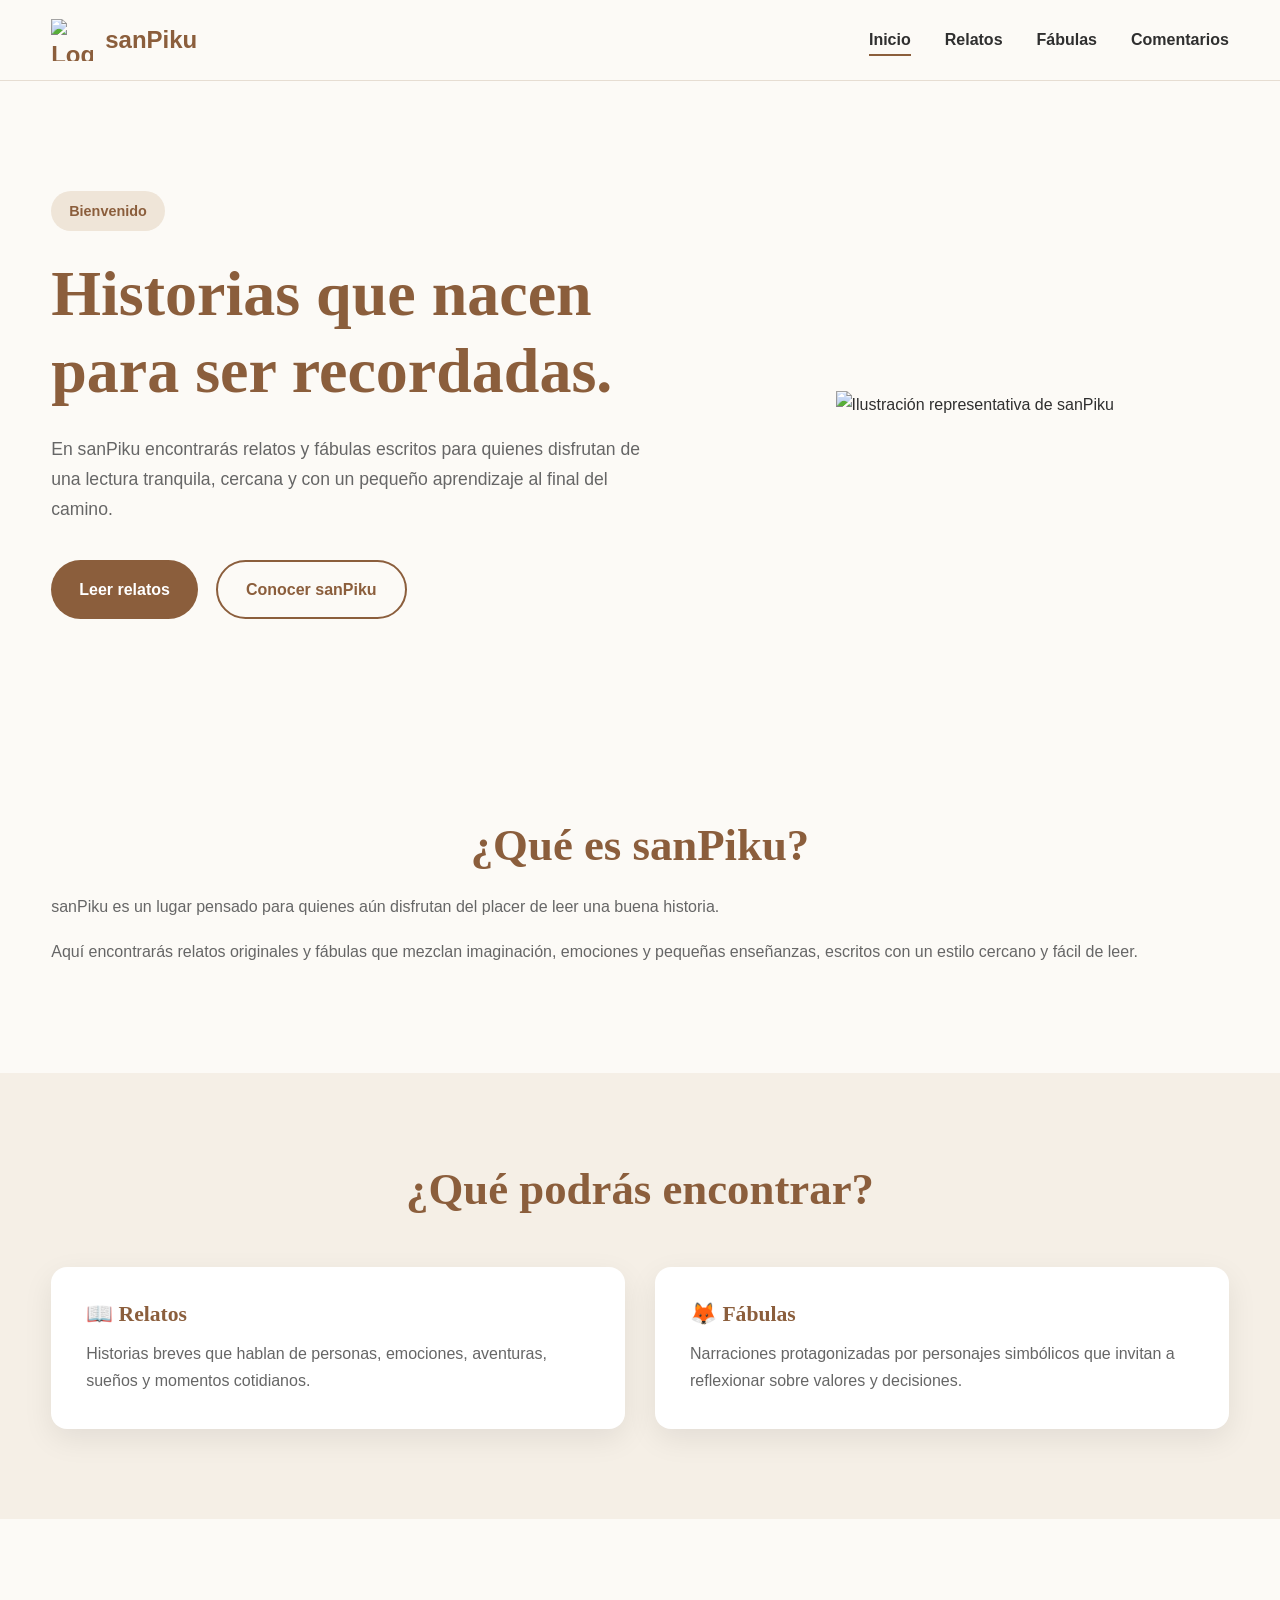
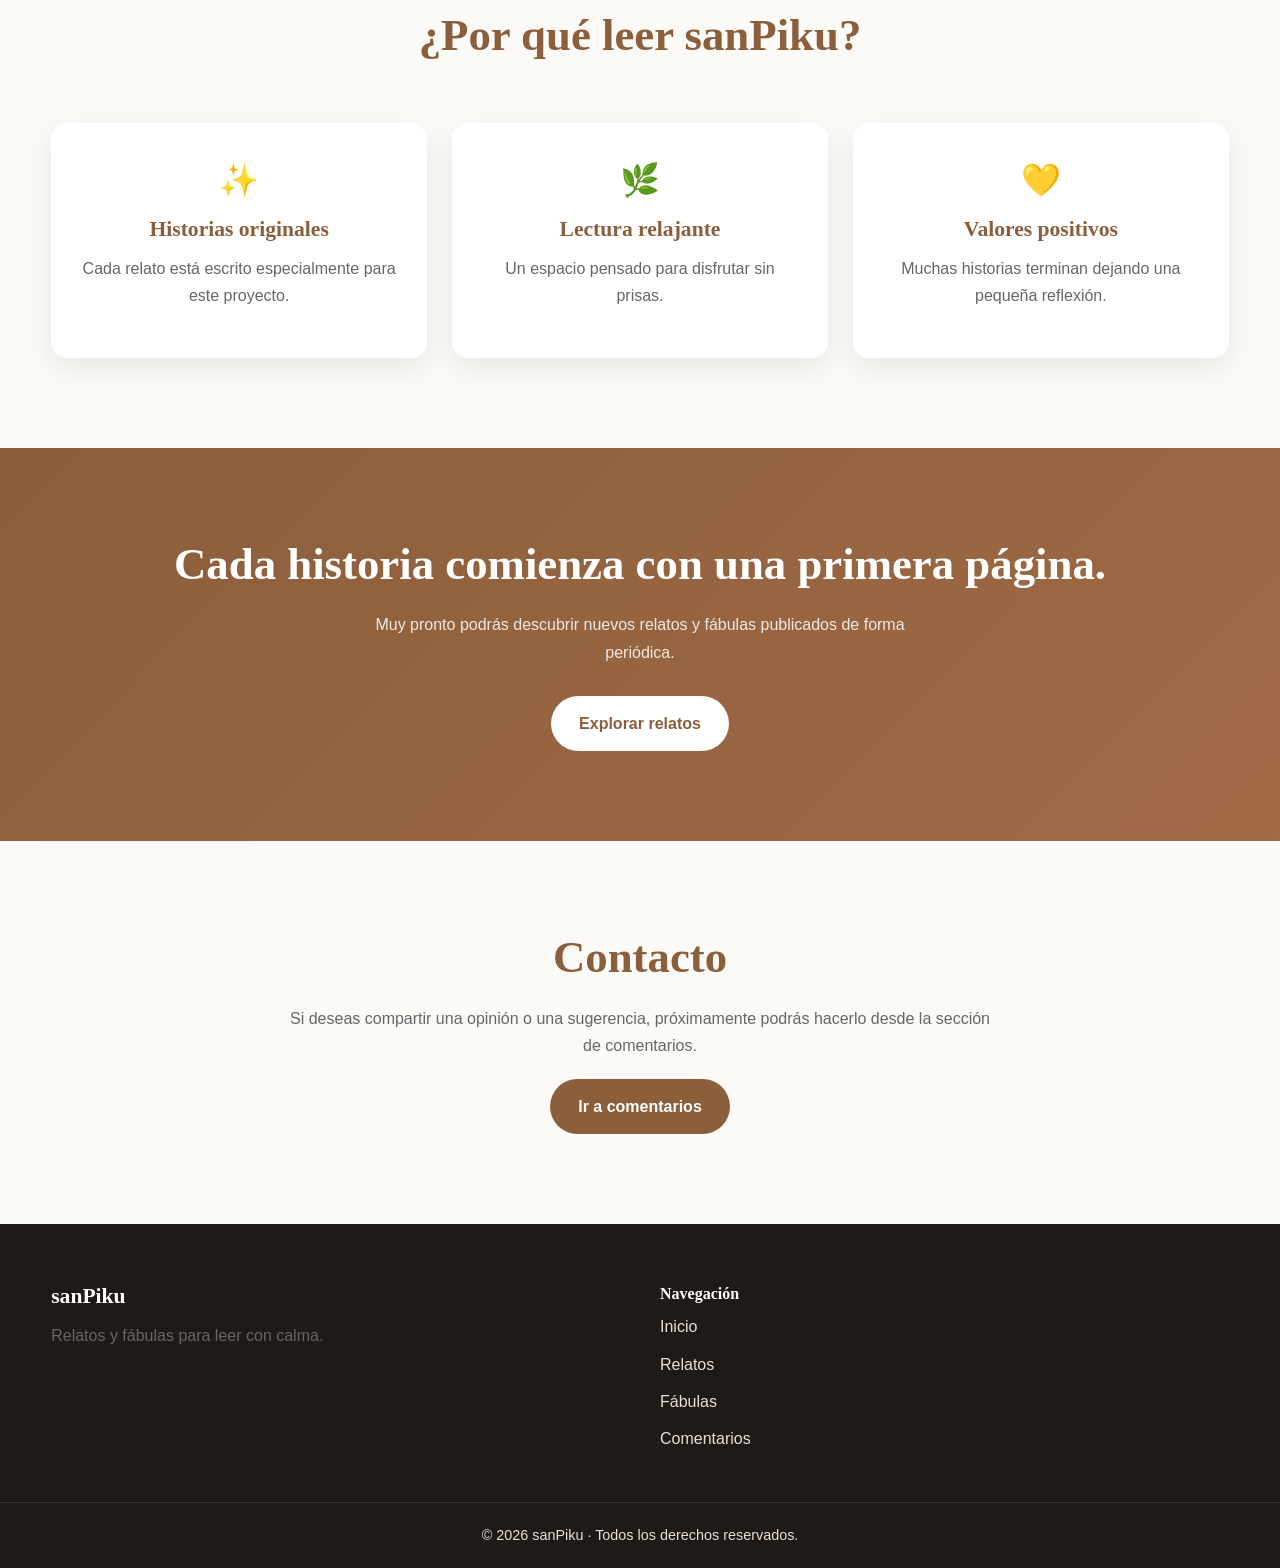
==== commit 385fd3ff: "Add files via upload" ====
--- a/index.html
+++ b/index.html
@@ -3,1368 +3,208 @@
 <head>
     <meta charset="UTF-8">
     <meta name="viewport" content="width=device-width, initial-scale=1.0">
-    <meta name="description" content="SANPIKU - Descubre mitos, leyendas y fábulas de todo internet. Un portal de entretenimiento y divulgación cultural.">
-    <title>SANPIKU - Mitos, Leyendas y Fábulas del Mundo</title>
-    
-    <!-- Fuentes de Google Fonts para tipografía elegante -->
-    <link rel="preconnect" href="https://fonts.googleapis.com">
-    <link rel="preconnect" href="https://fonts.gstatic.com" crossorigin>
-    <link href="https://fonts.googleapis.com/css2?family=Cinzel:wght@600;700;900&family=Montserrat:wght@300;400;500;600;700&family=Playfair+Display:wght@700;900&display=swap" rel="stylesheet">
-    
-    <!-- Font Awesome para iconos de aventura y exploración -->
-    <link rel="stylesheet" href="https://cdnjs.cloudflare.com/ajax/libs/font-awesome/6.4.0/css/all.min.css">
-    
-    <style>
-        /* ============================================
-           ESTILOS GENERALES Y RESET
-           Configuración básica para todo el sitio
-        ============================================ */
-        * {
-            margin: 0;
-            padding: 0;
-            box-sizing: border-box;
-        }
-        
-        :root {
-            /* PALETA DE COLORES AVENTURA Y EXPLORACIÓN */
-            /* Verdes selva y esmeralda */
-            --verde-oscuro: #2d5016;
-            --verde-medio: #3a7d44;
-            --verde-claro: #5cb85c;
-            
-            /* Naranjas aventura y atardecer */
-            --naranja-intenso: #ff6b35;
-            --naranja-medio: #f7931e;
-            --naranja-claro: #ff8c42;
-            
-            /* Azules océano profundo */
-            --azul-oscuro: #1e3a5f;
-            --azul-medio: #2563eb;
-            --azul-claro: #4a90e2;
-            
-            /* Dorados y ámbar tierra */
-            --dorado: #daa520;
-            --ambar: #f4a460;
-            
-            /* Colores neutros */
-            --blanco: #ffffff;
-            --gris-claro: #f8f9fa;
-            --gris-medio: #6c757d;
-            --negro: #1a1a1a;
-            
-            /* Tipografía */
-            --font-titulos: 'Cinzel', serif;
-            --font-display: 'Playfair Display', serif;
-            --font-texto: 'Montserrat', sans-serif;
-            
-            /* Sombras para profundidad */
-            --sombra-suave: 0 2px 10px rgba(0,0,0,0.1);
-            --sombra-media: 0 5px 20px rgba(0,0,0,0.15);
-            --sombra-fuerte: 0 10px 40px rgba(0,0,0,0.2);
-            
-            /* Transiciones suaves */
-            --transicion: all 0.3s cubic-bezier(0.4, 0, 0.2, 1);
-        }
-        
-        body {
-            font-family: var(--font-texto);
-            line-height: 1.6;
-            color: var(--negro);
-            background-color: var(--gris-claro);
-            overflow-x: hidden;
-        }
-        
-        /* ============================================
-           NAVEGACIÓN SUPERIOR
-           Barra de navegación fija con logo
-        ============================================ */
-        .navbar {
-            position: fixed;
-            top: 0;
-            left: 0;
-            right: 0;
-            background: linear-gradient(135deg, var(--verde-oscuro) 0%, var(--azul-oscuro) 100%);
-            padding: 1rem 2rem;
-            display: flex;
-            justify-content: space-between;
-            align-items: center;
-            z-index: 1000;
-            box-shadow: var(--sombra-media);
-            transition: var(--transicion);
-        }
-        
-        .navbar.scrolled {
-            padding: 0.5rem 2rem;
-            box-shadow: var(--sombra-fuerte);
-        }
-        
-        .logo-container {
-            display: flex;
-            align-items: center;
-            gap: 1rem;
-        }
-        
-        .logo-img {
-            height: 50px;
-            width: auto;
-            transition: var(--transicion);
-        }
-        
-        .navbar.scrolled .logo-img {
-            height: 40px;
-        }
-        
-        .logo-text {
-            font-family: var(--font-titulos);
-            font-size: 1.8rem;
-            font-weight: 900;
-            color: var(--blanco);
-            text-shadow: 2px 2px 4px rgba(0,0,0,0.3);
-            letter-spacing: 2px;
-        }
-        
-        .nav-links {
-            display: flex;
-            gap: 2rem;
-            list-style: none;
-        }
-        
-        .nav-links a {
-            color: var(--blanco);
-            text-decoration: none;
-            font-weight: 600;
-            font-size: 1rem;
-            transition: var(--transicion);
-            position: relative;
-            padding: 0.5rem 0;
-        }
-        
-        /* Efecto de subrayado animado en los enlaces */
-        .nav-links a::after {
-            content: '';
-            position: absolute;
-            bottom: 0;
-            left: 0;
-            width: 0;
-            height: 2px;
-            background: linear-gradient(90deg, var(--naranja-intenso), var(--dorado));
-            transition: var(--transicion);
-        }
-        
-        .nav-links a:hover::after {
-            width: 100%;
-        }
-        
-        .nav-links a:hover {
-            color: var(--naranja-claro);
-            transform: translateY(-2px);
-        }
-        
-        /* Botón de menú móvil (hamburguesa) */
-        .menu-toggle {
-            display: none;
-            background: none;
-            border: none;
-            color: var(--blanco);
-            font-size: 1.5rem;
-            cursor: pointer;
-            transition: var(--transicion);
-        }
-        
-        .menu-toggle:hover {
-            color: var(--naranja-claro);
-            transform: scale(1.1);
-        }
-        
-        /* ============================================
-           SECCIÓN HERO (PORTADA)
-           Sección principal con título impactante
-        ============================================ */
-        .hero {
-            margin-top: 80px;
-            min-height: 90vh;
-            display: flex;
-            align-items: center;
-            justify-content: center;
-            position: relative;
-            overflow: hidden;
-            /* Gradiente dinámico de aventura */
-            background: linear-gradient(135deg, 
-                var(--verde-oscuro) 0%, 
-                var(--verde-medio) 25%,
-                var(--azul-oscuro) 50%,
-                var(--azul-medio) 75%,
-                var(--naranja-medio) 100%
-            );
-            background-size: 400% 400%;
-            animation: gradientShift 15s ease infinite;
-        }
-        
-        /* Animación de movimiento del gradiente */
-        @keyframes gradientShift {
-            0% { background-position: 0% 50%; }
-            50% { background-position: 100% 50%; }
-            100% { background-position: 0% 50%; }
-        }
-        
-        /* Patrón decorativo de fondo */
-        .hero::before {
-            content: '';
-            position: absolute;
-            top: 0;
-            left: 0;
-            right: 0;
-            bottom: 0;
-            background-image: 
-                radial-gradient(circle at 20% 30%, rgba(255, 107, 53, 0.1) 0%, transparent 50%),
-                radial-gradient(circle at 80% 70%, rgba(218, 165, 32, 0.1) 0%, transparent 50%),
-                radial-gradient(circle at 50% 50%, rgba(92, 184, 92, 0.05) 0%, transparent 50%);
-            opacity: 0.6;
-        }
-        
-        /* Iconos decorativos flotantes */
-        .hero-icon {
-            position: absolute;
-            font-size: 3rem;
-            opacity: 0.1;
-            animation: float 6s ease-in-out infinite;
-            color: var(--blanco);
-        }
-        
-        .hero-icon:nth-child(1) { top: 10%; left: 10%; animation-delay: 0s; }
-        .hero-icon:nth-child(2) { top: 20%; right: 15%; animation-delay: 1s; }
-        .hero-icon:nth-child(3) { bottom: 15%; left: 20%; animation-delay: 2s; }
-        .hero-icon:nth-child(4) { bottom: 25%; right: 10%; animation-delay: 3s; }
-        
-        @keyframes float {
-            0%, 100% { transform: translateY(0px) rotate(0deg); }
-            50% { transform: translateY(-20px) rotate(5deg); }
-        }
-        
-        .hero-content {
-            text-align: center;
-            color: var(--blanco);
-            z-index: 10;
-            padding: 2rem;
-            max-width: 1000px;
-            animation: fadeInUp 1s ease-out;
-        }
-        
-        @keyframes fadeInUp {
-            from {
-                opacity: 0;
-                transform: translateY(30px);
-            }
-            to {
-                opacity: 1;
-                transform: translateY(0);
-            }
-        }
-        
-        .hero-title {
-            font-family: var(--font-display);
-            font-size: 5rem;
-            font-weight: 900;
-            margin-bottom: 1rem;
-            text-shadow: 3px 3px 6px rgba(0,0,0,0.4);
-            letter-spacing: 3px;
-            line-height: 1.2;
-        }
-        
-        .hero-subtitle {
-            font-family: var(--font-titulos);
-            font-size: 1.5rem;
-            margin-bottom: 2rem;
-            text-shadow: 2px 2px 4px rgba(0,0,0,0.3);
-            color: var(--naranja-claro);
-            font-weight: 600;
-            letter-spacing: 1px;
-        }
-        
-        .hero-description {
-            font-size: 1.2rem;
-            margin-bottom: 2.5rem;
-            max-width: 700px;
-            margin-left: auto;
-            margin-right: auto;
-            line-height: 1.8;
-            text-shadow: 1px 1px 3px rgba(0,0,0,0.3);
-            font-weight: 300;
-        }
-        
-        .cta-button {
-            display: inline-block;
-            padding: 1rem 2.5rem;
-            background: linear-gradient(135deg, var(--naranja-intenso), var(--dorado));
-            color: var(--blanco);
-            text-decoration: none;
-            font-weight: 700;
-            font-size: 1.1rem;
-            border-radius: 50px;
-            transition: var(--transicion);
-            box-shadow: var(--sombra-media);
-            position: relative;
-            overflow: hidden;
-            text-transform: uppercase;
-            letter-spacing: 1px;
-        }
-        
-        /* Efecto de brillo al pasar el mouse */
-        .cta-button::before {
-            content: '';
-            position: absolute;
-            top: 0;
-            left: -100%;
-            width: 100%;
-            height: 100%;
-            background: linear-gradient(90deg, transparent, rgba(255,255,255,0.3), transparent);
-            transition: var(--transicion);
-        }
-        
-        .cta-button:hover::before {
-            left: 100%;
-        }
-        
-        .cta-button:hover {
-            transform: translateY(-3px) scale(1.05);
-            box-shadow: var(--sombra-fuerte);
-        }
-        
-        /* Indicador de scroll hacia abajo */
-        .scroll-indicator {
-            position: absolute;
-            bottom: 2rem;
-            left: 50%;
-            transform: translateX(-50%);
-            color: var(--blanco);
-            font-size: 2rem;
-            animation: bounce 2s infinite;
-            cursor: pointer;
-            z-index: 10;
-        }
-        
-        @keyframes bounce {
-            0%, 100% { transform: translateX(-50%) translateY(0); }
-            50% { transform: translateX(-50%) translateY(-10px); }
-        }
-        
-        /* ============================================
-           SECCIONES DE CONTENIDO PRINCIPAL
-           Contenedor general para las secciones
-        ============================================ */
-        .main-content {
-            padding: 5rem 2rem;
-            max-width: 1400px;
-            margin: 0 auto;
-        }
-        
-        .section-header {
-            text-align: center;
-            margin-bottom: 4rem;
-            animation: fadeInUp 0.8s ease-out;
-        }
-        
-        .section-title {
-            font-family: var(--font-titulos);
-            font-size: 3rem;
-            font-weight: 700;
-            color: var(--verde-oscuro);
-            margin-bottom: 1rem;
-            position: relative;
-            display: inline-block;
-        }
-        
-        /* Línea decorativa debajo del título */
-        .section-title::after {
-            content: '';
-            position: absolute;
-            bottom: -10px;
-            left: 50%;
-            transform: translateX(-50%);
-            width: 80px;
-            height: 4px;
-            background: linear-gradient(90deg, var(--naranja-intenso), var(--dorado));
-            border-radius: 2px;
-        }
-        
-        .section-description {
-            font-size: 1.1rem;
-            color: var(--gris-medio);
-            max-width: 700px;
-            margin: 0 auto;
-            margin-top: 1.5rem;
-            line-height: 1.8;
-        }
-        
-        /* ============================================
-           TARJETAS (CARDS) DE CONTENIDO
-           Cards modernos con efectos hover 3D
-        ============================================ */
-        .cards-container {
-            display: grid;
-            grid-template-columns: repeat(auto-fit, minmax(320px, 1fr));
-            gap: 2.5rem;
-            margin-top: 3rem;
-        }
-        
-        .card {
-            background: var(--blanco);
-            border-radius: 20px;
-            overflow: hidden;
-            box-shadow: var(--sombra-suave);
-            transition: var(--transicion);
-            position: relative;
-            cursor: pointer;
-            animation: fadeInUp 0.8s ease-out;
-        }
-        
-        /* Efecto hover 3D en las tarjetas */
-        .card:hover {
-            transform: translateY(-15px) scale(1.02);
-            box-shadow: var(--sombra-fuerte);
-        }
-        
-        /* Barra de color superior en cada card */
-        .card-header {
-            height: 200px;
-            position: relative;
-            overflow: hidden;
-            display: flex;
-            align-items: center;
-            justify-content: center;
-        }
-        
-        /* Gradientes específicos para cada sección */
-        .card-mitos .card-header {
-            background: linear-gradient(135deg, var(--azul-oscuro), var(--azul-medio));
-        }
-        
-        .card-leyendas .card-header {
-            background: linear-gradient(135deg, var(--verde-oscuro), var(--verde-claro));
-        }
-        
-        .card-fabulas .card-header {
-            background: linear-gradient(135deg, var(--naranja-intenso), var(--dorado));
-        }
-        
-        /* Patrón decorativo en el header */
-        .card-header::before {
-            content: '';
-            position: absolute;
-            top: 0;
-            left: 0;
-            right: 0;
-            bottom: 0;
-            background-image: 
-                radial-gradient(circle at 30% 30%, rgba(255,255,255,0.1) 0%, transparent 50%),
-                radial-gradient(circle at 70% 70%, rgba(255,255,255,0.05) 0%, transparent 50%);
-        }
-        
-        .card-icon {
-            font-size: 5rem;
-            color: var(--blanco);
-            z-index: 5;
-            transition: var(--transicion);
-        }
-        
-        .card:hover .card-icon {
-            transform: scale(1.2) rotate(5deg);
-        }
-        
-        .card-body {
-            padding: 2rem;
-        }
-        
-        .card-title {
-            font-family: var(--font-titulos);
-            font-size: 1.8rem;
-            font-weight: 700;
-            margin-bottom: 1rem;
-            color: var(--negro);
-        }
-        
-        .card-text {
-            font-size: 1rem;
-            color: var(--gris-medio);
-            line-height: 1.8;
-            margin-bottom: 1.5rem;
-        }
-        
-        .card-link {
-            display: inline-flex;
-            align-items: center;
-            gap: 0.5rem;
-            color: var(--naranja-intenso);
-            text-decoration: none;
-            font-weight: 600;
-            font-size: 1rem;
-            transition: var(--transicion);
-        }
-        
-        .card-link:hover {
-            gap: 1rem;
-            color: var(--naranja-medio);
-        }
-        
-        /* ============================================
-           SECCIÓN DE CARACTERÍSTICAS
-           Beneficios del sitio
-        ============================================ */
-        .features-section {
-            padding: 5rem 2rem;
-            background: linear-gradient(135deg, var(--gris-claro) 0%, var(--blanco) 100%);
-        }
-        
-        .features-grid {
-            display: grid;
-            grid-template-columns: repeat(auto-fit, minmax(250px, 1fr));
-            gap: 3rem;
-            max-width: 1400px;
-            margin: 0 auto;
-            margin-top: 3rem;
-        }
-        
-        .feature-item {
-            text-align: center;
-            padding: 2rem;
-            background: var(--blanco);
-            border-radius: 15px;
-            box-shadow: var(--sombra-suave);
-            transition: var(--transicion);
-        }
-        
-        .feature-item:hover {
-            transform: translateY(-10px);
-            box-shadow: var(--sombra-media);
-        }
-        
-        .feature-icon {
-            font-size: 3rem;
-            margin-bottom: 1.5rem;
-            background: linear-gradient(135deg, var(--naranja-intenso), var(--dorado));
-            -webkit-background-clip: text;
-            -webkit-text-fill-color: transparent;
-            background-clip: text;
-        }
-        
-        .feature-title {
-            font-family: var(--font-titulos);
-            font-size: 1.3rem;
-            font-weight: 600;
-            color: var(--verde-oscuro);
-            margin-bottom: 0.5rem;
-        }
-        
-        .feature-text {
-            font-size: 0.95rem;
-            color: var(--gris-medio);
-            line-height: 1.6;
-        }
-        
-        /* ============================================
-           FOOTER (PIE DE PÁGINA)
-           Información de contacto y enlaces
-        ============================================ */
-        .footer {
-            background: linear-gradient(135deg, var(--verde-oscuro) 0%, var(--azul-oscuro) 100%);
-            color: var(--blanco);
-            padding: 4rem 2rem 2rem;
-        }
-        
-        .footer-content {
-            max-width: 1400px;
-            margin: 0 auto;
-            display: grid;
-            grid-template-columns: repeat(auto-fit, minmax(250px, 1fr));
-            gap: 3rem;
-            margin-bottom: 3rem;
-        }
-        
-        .footer-section h3 {
-            font-family: var(--font-titulos);
-            font-size: 1.5rem;
-            margin-bottom: 1.5rem;
-            color: var(--naranja-claro);
-        }
-        
-        .footer-section p {
-            line-height: 1.8;
-            margin-bottom: 1rem;
-            opacity: 0.9;
-        }
-        
-        .footer-links {
-            list-style: none;
-        }
-        
-        .footer-links li {
-            margin-bottom: 0.8rem;
-        }
-        
-        .footer-links a {
-            color: var(--blanco);
-            text-decoration: none;
-            transition: var(--transicion);
-            display: inline-flex;
-            align-items: center;
-            gap: 0.5rem;
-            opacity: 0.9;
-        }
-        
-        .footer-links a:hover {
-            color: var(--naranja-claro);
-            opacity: 1;
-            padding-left: 0.5rem;
-        }
-        
-        .social-links {
-            display: flex;
-            gap: 1rem;
-            margin-top: 1rem;
-        }
-        
-        .social-icon {
-            width: 45px;
-            height: 45px;
-            border-radius: 50%;
-            background: rgba(255,255,255,0.1);
-            display: flex;
-            align-items: center;
-            justify-content: center;
-            color: var(--blanco);
-            text-decoration: none;
-            font-size: 1.2rem;
-            transition: var(--transicion);
-        }
-        
-        .social-icon:hover {
-            background: linear-gradient(135deg, var(--naranja-intenso), var(--dorado));
-            transform: translateY(-5px) rotate(5deg);
-        }
-        
-        .footer-bottom {
-            border-top: 1px solid rgba(255,255,255,0.2);
-            padding-top: 2rem;
-            text-align: center;
-            opacity: 0.8;
-        }
-        
-        /* ============================================
-           DISEÑO RESPONSIVE PARA MÓVILES
-           Adaptación para pantallas pequeñas
-        ============================================ */
-        @media (max-width: 768px) {
-            /* Navegación móvil */
-            .nav-links {
-                position: fixed;
-                top: 80px;
-                left: -100%;
-                flex-direction: column;
-                background: linear-gradient(135deg, var(--verde-oscuro) 0%, var(--azul-oscuro) 100%);
-                width: 100%;
-                padding: 2rem;
-                gap: 1rem;
-                transition: var(--transicion);
-                box-shadow: var(--sombra-media);
-            }
-            
-            .nav-links.active {
-                left: 0;
-            }
-            
-            .menu-toggle {
-                display: block;
-            }
-            
-            /* Hero responsive */
-            .hero-title {
-                font-size: 2.5rem;
-            }
-            
-            .hero-subtitle {
-                font-size: 1.2rem;
-            }
-            
-            .hero-description {
-                font-size: 1rem;
-            }
-            
-            .logo-text {
-                font-size: 1.3rem;
-            }
-            
-            .logo-img {
-                height: 40px;
-            }
-            
-            /* Secciones responsive */
-            .section-title {
-                font-size: 2rem;
-            }
-            
-            .cards-container {
-                grid-template-columns: 1fr;
-                gap: 2rem;
-            }
-            
-            .main-content {
-                padding: 3rem 1rem;
-            }
-            
-            .features-grid {
-                grid-template-columns: 1fr;
-                gap: 2rem;
-            }
-        }
-        
-        /* Tablets */
-        @media (min-width: 769px) and (max-width: 1024px) {
-            .hero-title {
-                font-size: 3.5rem;
-            }
-            
-            .cards-container {
-                grid-template-columns: repeat(2, 1fr);
-            }
-        }
-        
-        /* ============================================
-           ANIMACIONES DE SCROLL
-           Elementos que aparecen al hacer scroll
-        ============================================ */
-        .fade-in {
-            opacity: 0;
-            transform: translateY(30px);
-            transition: opacity 0.8s ease-out, transform 0.8s ease-out;
-        }
-        
-        .fade-in.visible {
-            opacity: 1;
-            transform: translateY(0);
-        }
-        
-        /* ============================================
-           UTILIDADES
-           Clases auxiliares
-        ============================================ */
-        .text-gradient {
-            background: linear-gradient(135deg, var(--naranja-intenso), var(--dorado));
-            -webkit-background-clip: text;
-            -webkit-text-fill-color: transparent;
-            background-clip: text;
-        }
-        
-        .container {
-            max-width: 1400px;
-            margin: 0 auto;
-            padding: 0 2rem;
-        }
-    </style>
+    <title>sanPiku | Relatos y Fábulas</title>
+    <meta name="description"
+        content="sanPiku es un espacio donde compartir relatos y fábulas para disfrutar de la lectura con calma, imaginación y reflexión.">
+    <meta name="author" content="sanPiku">
+    <link rel="icon" href="img/favicon.svg" type="image/svg+xml">
+    <link rel="stylesheet" href="css/style.css">
 </head>
 <body>
-    
-    <!-- ============================================
-         BARRA DE NAVEGACIÓN
-         Menú principal fijo en la parte superior
-    ============================================ -->
-    <nav class="navbar">
-        <!-- Logo y nombre del sitio -->
-        <div class="logo-container">
-            <img src="https://statics.fellou.ai/user-contents/SelloPK-1773222436923.png" alt="Logo SANPIKU" class="logo-img">
-            <span class="logo-text">SANPIKU</span>
-        </div>
-        
-        <!-- Enlaces de navegación -->
-        <ul class="nav-links">
-            <li><a href="#inicio"><i class="fas fa-home"></i> Inicio</a></li>
-            <li><a href="#mitos"><i class="fas fa-dragon"></i> Mitos</a></li>
-            <li><a href="#leyendas"><i class="fas fa-tree"></i> Leyendas</a></li>
-            <li><a href="#fabulas"><i class="fas fa-feather"></i> Fábulas</a></li>
-            <li><a href="#contacto"><i class="fas fa-envelope"></i> Contacto</a></li>
-        </ul>
-        
-        <!-- Botón de menú para móviles -->
-        <button class="menu-toggle" aria-label="Abrir menú">
-            <i class="fas fa-bars"></i>
-        </button>
-    </nav>
-    
-    <!-- ============================================
-         SECCIÓN HERO (PORTADA PRINCIPAL)
-         Primera impresión con título impactante
-    ============================================ -->
-    <section class="hero" id="inicio">
-        <!-- Iconos decorativos flotantes -->
-        <i class="fas fa-compass hero-icon"></i>
-        <i class="fas fa-map hero-icon"></i>
-        <i class="fas fa-scroll hero-icon"></i>
-        <i class="fas fa-book-open hero-icon"></i>
-        
-        <div class="hero-content">
-            <h1 class="hero-title">SANPIKU</h1>
-            <p class="hero-subtitle">Portal de Aventuras Narrativas</p>
-            <p class="hero-description">
-                Embárcate en un viaje fascinante a través de mitos ancestrales, leyendas misteriosas y fábulas atemporales. Descubre historias de todo internet que han cautivado a la humanidad durante siglos.
-            </p>
-            <a href="#mitos" class="cta-button">
-                <i class="fas fa-compass"></i> Comenzar Exploración
+    <!-- ===================== -->
+    <!-- CABECERA -->
+    <!-- ===================== -->
+    <header class="header">
+        <div class="container">
+            <a href="index.html" class="logo">
+                <img src="img/logo.svg" alt="Logo de sanPiku">
+                <span>sanPiku</span>
             </a>
-        </div>
-        
-        <!-- Indicador de scroll -->
-        <div class="scroll-indicator">
-            <i class="fas fa-chevron-down"></i>
-        </div>
-    </section>
-    
-    <!-- ============================================
-         SECCIÓN DE MITOS
-         Tarjetas con contenido sobre mitos
-    ============================================ -->
-    <section class="main-content" id="mitos">
-        <div class="section-header fade-in">
-            <h2 class="section-title"><i class="fas fa-dragon"></i> Mitos</h2>
-            <p class="section-description">
-                Explora las narrativas sagradas y cosmogónicas que han dado forma a civilizaciones enteras. Los mitos revelan verdades profundas sobre el origen del mundo y la naturaleza humana.
-            </p>
-        </div>
-        
-        <div class="cards-container">
-            <!-- Tarjeta 1: Mitología Griega -->
-            <article class="card card-mitos fade-in">
-                <div class="card-header">
-                    <i class="fas fa-bolt card-icon"></i>
-                </div>
-                <div class="card-body">
-                    <h3 class="card-title">Mitología Griega</h3>
-                    <p class="card-text">
-                        Descubre las historias épicas de Zeus, Hera, Poseidón y los dioses del Olimpo. Aventuras heroicas, batallas titánicas y lecciones eternas sobre el destino humano.
-                    </p>
-                    <a href="#" class="card-link">
-                        Explorar mitos <i class="fas fa-arrow-right"></i>
+            <button id="menu-btn"
+                class="menu-btn"
+                aria-label="Abrir menú"
+                aria-expanded="false">
+                ☰
+            </button>
+            <nav id="menu" class="menu">
+                <ul>
+                    <li><a href="index.html" class="activo">Inicio</a></li>
+                    <li><a href="relatos.html">Relatos</a></li>
+                    <li><a href="fabulas.html">Fábulas</a></li>
+                    <li><a href="comentarios.html">Comentarios</a></li>
+                </ul>
+            </nav>
+        </div>
+    </header>
+    <!-- ===================== -->
+    <!-- HERO -->
+    <!-- ===================== -->
+    <section class="hero">
+        <div class="container hero-grid">
+            <div class="hero-texto">
+                <span class="etiqueta">
+                    Bienvenido
+                </span>
+                <h1>
+                    Historias que nacen para ser recordadas.
+                </h1>
+                <p>
+                    En sanPiku encontrarás relatos y fábulas escritos
+                    para quienes disfrutan de una lectura tranquila,
+                    cercana y con un pequeño aprendizaje al final del
+                    camino.
+                </p>
+                <div class="hero-botones">
+                    <a href="relatos.html" class="btn btn-principal">
+                        Leer relatos
                     </a>
-                </div>
-            </article>
-            
-            <!-- Tarjeta 2: Mitología Nórdica -->
-            <article class="card card-mitos fade-in">
-                <div class="card-header">
-                    <i class="fas fa-hammer card-icon"></i>
-                </div>
-                <div class="card-body">
-                    <h3 class="card-title">Mitología Nórdica</h3>
-                    <p class="card-text">
-                        Viaja a Asgard y conoce a Odín, Thor y Loki. Descubre el Ragnarök, Valhalla y las sagas vikingas que han inspirado la cultura moderna.
-                    </p>
-                    <a href="#" class="card-link">
-                        Explorar mitos <i class="fas fa-arrow-right"></i>
+                    <a href="#presentacion" class="btn btn-secundario">
+                        Conocer sanPiku
                     </a>
                 </div>
-            </article>
-            
-            <!-- Tarjeta 3: Mitología Azteca -->
-            <article class="card card-mitos fade-in">
-                <div class="card-header">
-                    <i class="fas fa-sun card-icon"></i>
-                </div>
-                <div class="card-body">
-                    <h3 class="card-title">Mitología Azteca</h3>
-                    <p class="card-text">
-                        Sumérgete en el mundo de Quetzalcóatl, Huitzilopochtli y los cinco soles. Cosmogonía mesoamericana llena de simbolismo y poder.
-                    </p>
-                    <a href="#" class="card-link">
-                        Explorar mitos <i class="fas fa-arrow-right"></i>
-                    </a>
-                </div>
-            </article>
-        </div>
-    </section>
-    
-    <!-- ============================================
-         SECCIÓN DE LEYENDAS
-         Tarjetas con contenido sobre leyendas
-    ============================================ -->
-    <section class="main-content" id="leyendas">
-        <div class="section-header fade-in">
-            <h2 class="section-title"><i class="fas fa-tree"></i> Leyendas</h2>
-            <p class="section-description">
-                Adéntrate en relatos transmitidos de generación en generación. Las leyendas mezclan realidad y fantasía, conectando lugares reales con acontecimientos extraordinarios.
-            </p>
-        </div>
-        
-        <div class="cards-container">
-            <!-- Tarjeta 1: Leyendas Urbanas -->
-            <article class="card card-leyendas fade-in">
-                <div class="card-header">
-                    <i class="fas fa-city card-icon"></i>
-                </div>
-                <div class="card-body">
-                    <h3 class="card-title">Leyendas Urbanas</h3>
-                    <p class="card-text">
-                        Historias contemporáneas que han surgido en la era moderna. De lo inquietante a lo inexplicable, estas narrativas siguen evolucionando en internet.
-                    </p>
-                    <a href="#" class="card-link">
-                        Explorar leyendas <i class="fas fa-arrow-right"></i>
-                    </a>
-                </div>
-            </article>
-            
-            <!-- Tarjeta 2: Leyendas Medievales -->
-            <article class="card card-leyendas fade-in">
-                <div class="card-header">
-                    <i class="fas fa-chess-rook card-icon"></i>
-                </div>
-                <div class="card-body">
-                    <h3 class="card-title">Leyendas Medievales</h3>
-                    <p class="card-text">
-                        El Rey Arturo, Excalibur y los Caballeros de la Mesa Redonda. Dragones, magos y héroes en búsquedas épicas por el honor y la gloria.
-                    </p>
-                    <a href="#" class="card-link">
-                        Explorar leyendas <i class="fas fa-arrow-right"></i>
-                    </a>
-                </div>
-            </article>
-            
-            <!-- Tarjeta 3: Leyendas Latinoamericanas -->
-            <article class="card card-leyendas fade-in">
-                <div class="card-header">
-                    <i class="fas fa-moon card-icon"></i>
-                </div>
-                <div class="card-body">
-                    <h3 class="card-title">Leyendas Latinoamericanas</h3>
-                    <p class="card-text">
-                        La Llorona, El Sombrerón, El Chupacabras y más. Relatos que han aterrorizado y fascinado a generaciones en América Latina.
-                    </p>
-                    <a href="#" class="card-link">
-                        Explorar leyendas <i class="fas fa-arrow-right"></i>
-                    </a>
-                </div>
-            </article>
-        </div>
-    </section>
-    
-    <!-- ============================================
-         SECCIÓN DE FÁBULAS
-         Tarjetas con contenido sobre fábulas
-    ============================================ -->
-    <section class="main-content" id="fabulas">
-        <div class="section-header fade-in">
-            <h2 class="section-title"><i class="fas fa-feather"></i> Fábulas</h2>
-            <p class="section-description">
-                Relatos breves con moraleja que utilizan animales personificados para enseñar lecciones valiosas. Sabiduría atemporal en historias memorables.
-            </p>
-        </div>
-        
-        <div class="cards-container">
-            <!-- Tarjeta 1: Fábulas de Esopo -->
-            <article class="card card-fabulas fade-in">
-                <div class="card-header">
-                    <i class="fas fa-crow card-icon"></i>
-                </div>
-                <div class="card-body">
-                    <h3 class="card-title">Fábulas de Esopo</h3>
-                    <p class="card-text">
-                        Las historias clásicas que han educado a la humanidad durante milenios. "La liebre y la tortuga", "El león y el ratón" y muchas más.
-                    </p>
-                    <a href="#" class="card-link">
-                        Explorar fábulas <i class="fas fa-arrow-right"></i>
-                    </a>
-                </div>
-            </article>
-            
-            <!-- Tarjeta 2: Fábulas de La Fontaine -->
-            <article class="card card-fabulas fade-in">
-                <div class="card-header">
-                    <i class="fas fa-dove card-icon"></i>
-                </div>
-                <div class="card-body">
-                    <h3 class="card-title">Fábulas de La Fontaine</h3>
-                    <p class="card-text">
-                        Adaptaciones francesas elegantes y sofisticadas. Lecciones de vida presentadas con ingenio literario y profundidad psicológica.
-                    </p>
-                    <a href="#" class="card-link">
-                        Explorar fábulas <i class="fas fa-arrow-right"></i>
-                    </a>
-                </div>
-            </article>
-            
-            <!-- Tarjeta 3: Fábulas Orientales -->
-            <article class="card card-fabulas fade-in">
-                <div class="card-header">
-                    <i class="fas fa-yin-yang card-icon"></i>
-                </div>
-                <div class="card-body">
-                    <h3 class="card-title">Fábulas Orientales</h3>
-                    <p class="card-text">
-                        Sabiduría ancestral de China, Japón e India. Historias zen, parábolas budistas y cuentos taoístas llenos de iluminación.
-                    </p>
-                    <a href="#" class="card-link">
-                        Explorar fábulas <i class="fas fa-arrow-right"></i>
-                    </a>
-                </div>
-            </article>
-        </div>
-    </section>
-    
-    <!-- ============================================
-         SECCIÓN DE CARACTERÍSTICAS
-         Beneficios del sitio SANPIKU
-    ============================================ -->
-    <section class="features-section">
-        <div class="container">
-            <div class="section-header fade-in">
-                <h2 class="section-title">¿Por qué SANPIKU?</h2>
-                <p class="section-description">
-                    Tu destino definitivo para explorar narrativas épicas de todas las culturas del mundo
+            </div>
+            <div class="hero-imagen">
+                <img src="img/hero.svg"
+                    alt="Ilustración representativa de sanPiku">
+            </div>
+        </div>
+    </section>
+    <!-- ===================== -->
+    <!-- PRESENTACIÓN -->
+    <!-- ===================== -->
+    <section id="presentacion" class="section">
+        <div class="container">
+            <h2>¿Qué es sanPiku?</h2>
+            <p>
+                sanPiku es un lugar pensado para quienes aún disfrutan
+                del placer de leer una buena historia.
+            </p>
+            <p>
+                Aquí encontrarás relatos originales y fábulas que
+                mezclan imaginación, emociones y pequeñas enseñanzas,
+                escritos con un estilo cercano y fácil de leer.
+            </p>
+        </div>
+    </section>
+    <!-- ===================== -->
+    <!-- CONTENIDO -->
+    <!-- ===================== -->
+    <section class="section fondo-suave">
+        <div class="container">
+            <h2>¿Qué podrás encontrar?</h2>
+            <div class="cards">
+                <article class="card">
+                    <h3>📖 Relatos</h3>
+                    <p>
+                        Historias breves que hablan de personas,
+                        emociones, aventuras, sueños y momentos
+                        cotidianos.
+                    </p>
+                </article>
+                <article class="card">
+                    <h3>🦊 Fábulas</h3>
+                    <p>
+                        Narraciones protagonizadas por personajes
+                        simbólicos que invitan a reflexionar sobre
+                        valores y decisiones.
+                    </p>
+                </article>
+            </div>
+        </div>
+    </section>
+    <!-- ===================== -->
+    <!-- BENEFICIOS -->
+    <!-- ===================== -->
+    <section class="section">
+        <div class="container">
+            <h2>¿Por qué leer sanPiku?</h2>
+            <div class="beneficios">
+                <div class="beneficio">
+                    <span>✨</span>
+                    <h3>Historias originales</h3>
+                    <p>
+                        Cada relato está escrito especialmente para
+                        este proyecto.
+                    </p>
+                </div>
+                <div class="beneficio">
+                    <span>🌿</span>
+                    <h3>Lectura relajante</h3>
+                    <p>
+                        Un espacio pensado para disfrutar sin prisas.
+                    </p>
+                </div>
+                <div class="beneficio">
+                    <span>💛</span>
+                    <h3>Valores positivos</h3>
+                    <p>
+                        Muchas historias terminan dejando una pequeña
+                        reflexión.
+                    </p>
+                </div>
+            </div>
+        </div>
+    </section>
+    <!-- ===================== -->
+    <!-- CTA -->
+    <!-- ===================== -->
+    <section class="cta">
+        <div class="container">
+            <h2>
+                Cada historia comienza con una primera página.
+            </h2>
+            <p>
+                Muy pronto podrás descubrir nuevos relatos y fábulas
+                publicados de forma periódica.
+            </p>
+            <a href="relatos.html"
+                class="btn btn-blanco">
+                Explorar relatos
+            </a>
+        </div>
+    </section>
+    <!-- ===================== -->
+    <!-- CONTACTO -->
+    <!-- ===================== -->
+    <section class="section">
+        <div class="container contacto">
+            <h2>Contacto</h2>
+            <p>
+                Si deseas compartir una opinión o una sugerencia,
+                próximamente podrás hacerlo desde la sección de
+                comentarios.
+            </p>
+            <a href="comentarios.html"
+                class="btn btn-principal">
+                Ir a comentarios
+            </a>
+        </div>
+    </section>
+    <!-- ===================== -->
+    <!-- PIE -->
+    <!-- ===================== -->
+    <footer>
+        <div class="container footer">
+            <div>
+                <h3>sanPiku</h3>
+                <p>
+                    Relatos y fábulas para leer con calma.
                 </p>
             </div>
-            
-            <div class="features-grid">
-                <div class="feature-item fade-in">
-                    <i class="fas fa-globe-americas feature-icon"></i>
-                    <h3 class="feature-title">Contenido Global</h3>
-                    <p class="feature-text">
-                        Historias recopiladas de todos los rincones de internet y culturas del mundo entero.
-                    </p>
-                </div>
-                
-                <div class="feature-item fade-in">
-                    <i class="fas fa-book-reader feature-icon"></i>
-                    <h3 class="feature-title">Fácil Lectura</h3>
-                    <p class="feature-text">
-                        Diseño optimizado para disfrutar de largas sesiones de lectura sin fatiga visual.
-                    </p>
-                </div>
-                
-                <div class="feature-item fade-in">
-                    <i class="fas fa-history feature-icon"></i>
-                    <h3 class="feature-title">Actualizaciones Constantes</h3>
-                    <p class="feature-text">
-                        Nuevas historias y descubrimientos añadidos regularmente a nuestra colección.
-                    </p>
-                </div>
-                
-                <div class="feature-item fade-in">
-                    <i class="fas fa-users feature-icon"></i>
-                    <h3 class="feature-title">Comunidad Activa</h3>
-                    <p class="feature-text">
-                        Únete a miles de exploradores que comparten su pasión por las historias épicas.
-                    </p>
-                </div>
-            </div>
-        </div>
-    </section>
-    
-    <!-- ============================================
-         FOOTER (PIE DE PÁGINA)
-         Información de contacto y enlaces
-    ============================================ -->
-    <footer class="footer" id="contacto">
-        <div class="footer-content">
-            <!-- Sección Sobre Nosotros -->
-            <div class="footer-section">
-                <h3><i class="fas fa-info-circle"></i> Sobre SANPIKU</h3>
-                <p>
-                    Portal dedicado a la divulgación y entretenimiento a través de mitos, leyendas y fábulas recopiladas de todo internet. Nuestra misión es preservar y compartir el patrimonio narrativo de la humanidad.
-                </p>
-                <div class="social-links">
-                    <a href="#" class="social-icon" aria-label="Facebook"><i class="fab fa-facebook-f"></i></a>
-                    <a href="#" class="social-icon" aria-label="Twitter"><i class="fab fa-twitter"></i></a>
-                    <a href="#" class="social-icon" aria-label="Instagram"><i class="fab fa-instagram"></i></a>
-                    <a href="#" class="social-icon" aria-label="YouTube"><i class="fab fa-youtube"></i></a>
-                </div>
-            </div>
-            
-            <!-- Sección Enlaces Rápidos -->
-            <div class="footer-section">
-                <h3><i class="fas fa-link"></i> Enlaces Rápidos</h3>
-                <ul class="footer-links">
-                    <li><a href="#inicio"><i class="fas fa-chevron-right"></i> Inicio</a></li>
-                    <li><a href="#mitos"><i class="fas fa-chevron-right"></i> Mitos</a></li>
-                    <li><a href="#leyendas"><i class="fas fa-chevron-right"></i> Leyendas</a></li>
-                    <li><a href="#fabulas"><i class="fas fa-chevron-right"></i> Fábulas</a></li>
-                    <li><a href="#"><i class="fas fa-chevron-right"></i> Blog</a></li>
+            <div>
+                <h4>Navegación</h4>
+                <ul>
+                    <li><a href="index.html">Inicio</a></li>
+                    <li><a href="relatos.html">Relatos</a></li>
+                    <li><a href="fabulas.html">Fábulas</a></li>
+                    <li><a href="comentarios.html">Comentarios</a></li>
                 </ul>
             </div>
-            
-            <!-- Sección Contacto -->
-            <div class="footer-section">
-                <h3><i class="fas fa-envelope"></i> Contacto</h3>
-                <ul class="footer-links">
-                    <li><i class="fas fa-map-marker-alt"></i> Internet, Mundo Digital</li>
-                    <li><i class="fas fa-envelope"></i> info@sanpiku.com</li>
-                    <li><i class="fas fa-phone"></i> +00 000 000 0000</li>
-                </ul>
-            </div>
-            
-            <!-- Sección Newsletter -->
-            <div class="footer-section">
-                <h3><i class="fas fa-paper-plane"></i> Newsletter</h3>
-                <p>
-                    Suscríbete para recibir nuevas historias y descubrimientos directamente en tu correo.
-                </p>
-                <a href="#" class="cta-button" style="margin-top: 1rem; display: inline-block;">
-                    Suscribirse
-                </a>
-            </div>
-        </div>
-        
-        <div class="footer-bottom">
-            <p>
-                &copy; 2026 SANPIKU - Portal de Mitos, Leyendas y Fábulas. Contenido recopilado de diversas fuentes de internet. 
-                Hecho con <i class="fas fa-heart" style="color: var(--naranja-intenso);"></i> para exploradores de historias.
-            </p>
+        </div>
+        <div class="copyright">
+            © 2026 sanPiku · Todos los derechos reservados.
         </div>
     </footer>
-    
-    <!-- ============================================
-         JAVASCRIPT
-         Código para interacciones y animaciones
-    ============================================ -->
-    <script>
-        // ============================================
-        // MENÚ MÓVIL
-        // Abrir/cerrar menú hamburguesa
-        // ============================================
-        const menuToggle = document.querySelector('.menu-toggle');
-        const navLinks = document.querySelector('.nav-links');
-        
-        menuToggle.addEventListener('click', () => {
-            navLinks.classList.toggle('active');
-            const icon = menuToggle.querySelector('i');
-            // Cambiar icono entre hamburguesa y X
-            if (navLinks.classList.contains('active')) {
-                icon.classList.remove('fa-bars');
-                icon.classList.add('fa-times');
-            } else {
-                icon.classList.remove('fa-times');
-                icon.classList.add('fa-bars');
-            }
-        });
-        
-        // Cerrar menú al hacer clic en un enlace
-        document.querySelectorAll('.nav-links a').forEach(link => {
-            link.addEventListener('click', () => {
-                navLinks.classList.remove('active');
-                const icon = menuToggle.querySelector('i');
-                icon.classList.remove('fa-times');
-                icon.classList.add('fa-bars');
-            });
-        });
-        
-        // ============================================
-        // NAVEGACIÓN SUAVE
-        // Scroll suave al hacer clic en enlaces
-        // ============================================
-        document.querySelectorAll('a[href^="#"]').forEach(anchor => {
-            anchor.addEventListener('click', function(e) {
-                e.preventDefault();
-                const target = document.querySelector(this.getAttribute('href'));
-                if (target) {
-                    const offset = 80; // Espacio para el navbar fijo
-                    const targetPosition = target.offsetTop - offset;
-                    window.scrollTo({
-                        top: targetPosition,
-                        behavior: 'smooth'
-                    });
-                }
-            });
-        });
-        
-        // ============================================
-        // NAVBAR AL HACER SCROLL
-        // Cambiar estilo cuando se hace scroll
-        // ============================================
-        const navbar = document.querySelector('.navbar');
-        window.addEventListener('scroll', () => {
-            if (window.scrollY > 100) {
-                navbar.classList.add('scrolled');
-            } else {
-                navbar.classList.remove('scrolled');
-            }
-        });
-        
-        // ============================================
-        // ANIMACIONES AL HACER SCROLL
-        // Mostrar elementos cuando entran en el viewport
-        // ============================================
-        const observerOptions = {
-            threshold: 0.1,
-            rootMargin: '0px 0px -50px 0px'
-        };
-        
-        const observer = new IntersectionObserver((entries) => {
-            entries.forEach(entry => {
-                if (entry.isIntersecting) {
-                    entry.target.classList.add('visible');
-                }
-            });
-        }, observerOptions);
-        
-        // Observar todos los elementos con clase fade-in
-        document.querySelectorAll('.fade-in').forEach(element => {
-            observer.observe(element);
-        });
-        
-        // ============================================
-        // SCROLL INDICATOR
-        // Animar el indicador de scroll
-        // ============================================
-        const scrollIndicator = document.querySelector('.scroll-indicator');
-        if (scrollIndicator) {
-            scrollIndicator.addEventListener('click', () => {
-                window.scrollTo({
-                    top: window.innerHeight,
-                    behavior: 'smooth'
-                });
-            });
-            
-            // Ocultar el indicador cuando se hace scroll
-            window.addEventListener('scroll', () => {
-                if (window.scrollY > 200) {
-                    scrollIndicator.style.opacity = '0';
-                } else {
-                    scrollIndicator.style.opacity = '1';
-                }
-            });
-        }
-        
-        // ============================================
-        // EFECTO PARALLAX EN HERO
-        // Movimiento sutil en los iconos flotantes
-        // ============================================
-        const heroIcons = document.querySelectorAll('.hero-icon');
-        window.addEventListener('scroll', () => {
-            const scrolled = window.scrollY;
-            heroIcons.forEach((icon, index) => {
-                const speed = 0.5 + (index * 0.1);
-                icon.style.transform = `translateY(${scrolled * speed}px) rotate(${scrolled * 0.05}deg)`;
-            });
-        });
-        
-        // ============================================
-        // CARGA INICIAL
-        // Animaciones al cargar la página
-        // ============================================
-        window.addEventListener('load', () => {
-            // Agregar clase visible a elementos iniciales
-            document.querySelectorAll('.hero-content').forEach(el => {
-                el.style.opacity = '1';
-            });
-        });
-        
-        // ============================================
-        // EFECTO HOVER EN CARDS
-        // Efecto 3D al mover el mouse sobre las tarjetas
-        // ============================================
-        const cards = document.querySelectorAll('.card');
-        cards.forEach(card => {
-            card.addEventListener('mousemove', (e) => {
-                const rect = card.getBoundingClientRect();
-                const x = e.clientX - rect.left;
-                const y = e.clientY - rect.top;
-                
-                const centerX = rect.width / 2;
-                const centerY = rect.height / 2;
-                
-                const rotateX = (y - centerY) / 20;
-                const rotateY = (centerX - x) / 20;
-                
-                card.style.transform = `perspective(1000px) rotateX(${rotateX}deg) rotateY(${rotateY}deg) translateY(-15px) scale(1.02)`;
-            });
-            
-            card.addEventListener('mouseleave', () => {
-                card.style.transform = 'perspective(1000px) rotateX(0) rotateY(0) translateY(0) scale(1)';
-            });
-        });
-        
-        // ============================================
-        // CONSOLE MESSAGE
-        // Mensaje especial en la consola del navegador
-        // ============================================
-        console.log('%c🗺️ ¡Bienvenido a SANPIKU! 🗺️', 'font-size: 20px; color: #ff6b35; font-weight: bold;');
-        console.log('%c¿Te gusta explorar? ¡Este sitio está lleno de historias épicas!', 'font-size: 14px; color: #3a7d44;');
-        console.log('%cSitio creado con ❤️ para amantes de mitos, leyendas y fábulas', 'font-size: 12px; color: #2563eb;');
-    </script>
-    
-
-      <script>
-        const createFloatingBall = ()=>{let a=document.createElement("style");a.textContent=`
-          .fellou-floating-ball {
-              position: fixed;
-              bottom: 20px;
-              right: 20px;
-              background: #fff;
-              border-radius: 50%;
-              box-shadow: 0 4px 12px rgba(0, 0, 0, 0.15);
-              display: flex;
-              gap: 8px;
-              flex-direction: row;
-              align-items: center;
-              justify-content: center;
-              cursor: pointer;
-              transition: all 0.15s ease;
-              z-index: 100000;
-              width: 28px;
-              height: 28px;
-              text-align: center;
-              border: 2px solid #f4f4f4;
-          }
-
-          .fellou-floating-ball:hover {
-              width: 140px;
-              border-radius: 99px;
-          }
-
-          .fellou-floating-ball svg {
-              width: 16px;
-              height: 16px;
-          }
-
-          .fellou-floating-ball-text {
-              display: none;
-              width: 0px;
-              transition: width 0.3s ease;
-              color: #595561;
-              font-size: 12px;
-              font-style: normal;
-              font-weight: 400;
-              line-height: 20px;
-              white-space: nowrap;
-              overflow: hidden;
-           
-          }
-
-          .fellou-floating-ball:hover .fellou-floating-ball-text {
-              display: block;
-              width: 100px;
-          }
-      `,document.head.appendChild(a);let b=document.createElement("div");b.className="fellou-floating-ball",b.addEventListener("click",()=>{window.open("https://fellou.ai","_blank")}),b.innerHTML=`
-          <svg width="16" height="16" viewBox="0 0 152 152" fill="none" xmlns="http://www.w3.org/2000/svg">
-              <path opacity="0.72" d="M108.71 15.909C133.671 36.8541 134.337 77.1554 110.197 105.924C86.0565 134.694 46.2518 141.036 21.2904 120.091C-3.67096 99.1459 -4.33674 58.8446 19.8034 30.0755C43.9435 1.30644 83.7482 -5.03614 108.71 15.909ZM102.282 23.5694C81.8118 6.39315 48.2407 11.7425 27.4638 36.5034C6.68694 61.2643 7.24845 95.2543 27.7183 112.431C48.1882 129.607 81.7593 124.258 102.536 99.4966C123.313 74.7357 122.752 40.7457 102.282 23.5694Z" fill="url(#paint0_linear_34_1408)"/>
-              <path d="M116.986 29.3811C141.525 49.9712 143.286 88.2698 120.921 114.924C98.5561 141.577 60.5333 146.493 35.995 125.903C11.4567 105.313 9.69493 67.0139 32.06 40.3602C54.4252 13.7065 92.4479 8.79095 116.986 29.3811ZM110.558 37.0415C90.3987 20.1255 58.6488 24.2301 39.7205 46.788C20.7921 69.346 22.2632 101.326 42.4229 118.242C62.5825 135.158 94.3324 131.054 113.261 108.496C132.189 85.9377 130.718 53.9574 110.558 37.0415Z" fill="url(#paint1_linear_34_1408)"/>
-              <path d="M131.544 35.0694C155.71 55.3471 155.731 95.1074 131.591 123.876C107.451 152.646 68.291 159.529 44.1249 139.251C19.9589 118.974 19.9379 79.2135 44.078 50.4444C68.2182 21.6753 107.378 14.7917 131.544 35.0694ZM125.116 42.7299C105.505 26.2745 72.5526 32.067 51.7385 56.8723C30.9244 81.6776 30.9421 115.136 50.5528 131.591C70.1636 148.046 103.116 142.254 123.931 117.449C144.745 92.6433 144.727 59.1852 125.116 42.7299Z" fill="url(#paint2_linear_34_1408)"/>
-              <defs>
-                  <linearGradient id="paint0_linear_34_1408" x1="108.71" y1="15.909" x2="21.2904" y2="120.091" gradientUnits="userSpaceOnUse">
-                      <stop stop-color="#6401F8" stop-opacity="0.7"/>
-                      <stop offset="0.465" stop-color="#FF9000" stop-opacity="0.42"/>
-                      <stop offset="1" stop-color="#33B3FF" stop-opacity="0.2"/>
-                  </linearGradient>
-                  <linearGradient id="paint1_linear_34_1408" x1="116.986" y1="29.381" x2="35.995" y2="125.903" gradientUnits="userSpaceOnUse">
-                      <stop stop-color="#6401F8" stop-opacity="0.7"/>
-                      <stop offset="0.465" stop-color="#FF9000" stop-opacity="0.42"/>
-                      <stop offset="1" stop-color="#33B3FF" stop-opacity="0.2"/>
-                  </linearGradient>
-                  <linearGradient id="paint2_linear_34_1408" x1="131.544" y1="35.0694" x2="44.1249" y2="139.251" gradientUnits="userSpaceOnUse">
-                      <stop stop-color="#6401F8"/>
-                      <stop offset="0.5" stop-color="#FF9000"/>
-                      <stop offset="1" stop-color="#33B3FF"/>
-                  </linearGradient>
-              </defs>
-          </svg>
-      `;let c=document.createElement("div");c.className="fellou-floating-ball-text",c.textContent="powered by fellou",b.appendChild(c),document.body.appendChild(b)};
-        // Call createFloatingBall when the page loads
-        window.addEventListener('load', createFloatingBall);
-      </script>
-    </body>
+    <script src="js/script.js"></script>
+</body>
 </html>
--- a/css/style.css
+++ b/css/style.css
@@ -0,0 +1,1141 @@
+
+
+/* =========================================================
+
+sanPiku
+
+Hoja de estilos principal
+
+========================================================= */
+
+
+/* ==========================
+
+VARIABLES
+
+========================== */
+
+
+:root{
+
+
+--color-fondo:#fcfaf6;
+
+--color-superficie:#ffffff;
+
+--color-suave:#f5efe6;
+
+
+--color-primario:#8b5e3c;
+
+--color-primario-hover:#71492d;
+
+
+--color-secundario:#6f8f72;
+
+
+--color-texto:#2f2f2f;
+
+--color-texto-claro:#666666;
+
+
+--color-borde:#e6ddd2;
+
+
+--sombra:0 10px 30px rgba(0,0,0,.08);
+
+
+--radio:16px;
+
+
+--ancho-max:1200px;
+
+
+--transicion:.30s ease;
+
+
+}
+
+
+/* ==========================
+
+RESET
+
+========================== */
+
+
+*{
+
+margin:0;
+
+padding:0;
+
+box-sizing:border-box;
+
+}
+
+
+html{
+
+
+scroll-behavior:smooth;
+
+
+}
+
+
+body{
+
+
+background:var(--color-fondo);
+
+
+color:var(--color-texto);
+
+
+font-family:Arial, Helvetica, sans-serif;
+
+
+line-height:1.7;
+
+
+}
+
+
+img{
+
+
+max-width:100%;
+
+
+display:block;
+
+
+}
+
+
+a{
+
+
+text-decoration:none;
+
+
+color:inherit;
+
+
+}
+
+
+ul{
+
+
+list-style:none;
+
+
+}
+
+
+button{
+
+
+border:none;
+
+
+background:none;
+
+
+cursor:pointer;
+
+
+font:inherit;
+
+
+}
+
+
+/* ==========================
+
+CONTENEDOR
+
+========================== */
+
+
+.container{
+
+
+width:min(92%, var(--ancho-max));
+
+
+margin:auto;
+
+
+}
+
+
+/* ==========================
+
+TIPOGRAFÍA
+
+========================== */
+
+
+h1,
+
+h2,
+
+h3,
+
+h4{
+
+
+font-family:Georgia, "Times New Roman", serif;
+
+
+color:var(--color-primario);
+
+
+line-height:1.2;
+
+
+}
+
+
+h1{
+
+
+font-size:clamp(2.4rem,5vw,4.2rem);
+
+
+margin-bottom:25px;
+
+
+}
+
+
+h2{
+
+
+font-size:clamp(2rem,4vw,2.8rem);
+
+
+margin-bottom:20px;
+
+
+text-align:center;
+
+
+}
+
+
+h3{
+
+
+font-size:1.35rem;
+
+
+margin-bottom:12px;
+
+
+}
+
+
+p{
+
+
+color:var(--color-texto-claro);
+
+
+margin-bottom:18px;
+
+
+}
+
+
+/* ==========================
+
+SECCIONES
+
+========================== */
+
+
+.section{
+
+
+padding:90px 0;
+
+
+}
+
+
+.fondo-suave{
+
+
+background:var(--color-suave);
+
+
+}
+
+
+/* ==========================
+
+CABECERA
+
+========================== */
+
+
+.header{
+
+
+position:sticky;
+
+
+top:0;
+
+
+background:rgba(252,250,246,.95);
+
+
+backdrop-filter:blur(12px);
+
+
+border-bottom:1px solid var(--color-borde);
+
+
+z-index:999;
+
+
+}
+
+
+.header .container{
+
+
+display:flex;
+
+
+align-items:center;
+
+
+justify-content:space-between;
+
+
+height:80px;
+
+
+}
+
+
+.logo{
+
+
+display:flex;
+
+
+align-items:center;
+
+
+gap:12px;
+
+
+font-size:1.5rem;
+
+
+font-weight:bold;
+
+
+color:var(--color-primario);
+
+
+}
+
+
+.logo img{
+
+
+width:42px;
+
+
+height:42px;
+
+
+}
+
+
+.menu ul{
+
+
+display:flex;
+
+
+gap:34px;
+
+
+}
+
+
+.menu a{
+
+
+position:relative;
+
+
+color:var(--color-texto);
+
+
+font-weight:600;
+
+
+transition:var(--transicion);
+
+
+}
+
+
+.menu a:hover{
+
+
+color:var(--color-primario);
+
+
+}
+
+
+.menu a::after{
+
+
+content:"";
+
+
+position:absolute;
+
+
+left:0;
+
+
+bottom:-8px;
+
+
+width:0;
+
+
+height:2px;
+
+
+background:var(--color-primario);
+
+
+transition:var(--transicion);
+
+
+}
+
+
+.menu a:hover::after,
+
+
+.menu .activo::after{
+
+
+width:100%;
+
+
+}
+
+
+.menu-btn{
+
+
+display:none;
+
+
+font-size:2rem;
+
+
+color:var(--color-primario);
+
+
+}
+
+
+/* ==========================
+
+HERO
+
+========================== */
+
+
+.hero{
+
+
+padding:110px 0;
+
+
+}
+
+
+.hero-grid{
+
+
+display:grid;
+
+
+grid-template-columns:1.2fr 1fr;
+
+
+gap:60px;
+
+
+align-items:center;
+
+
+}
+
+
+.hero-texto{
+
+
+animation:aparecer .8s ease;
+
+
+}
+
+
+.etiqueta{
+
+
+display:inline-block;
+
+
+background:#efe5d8;
+
+
+color:var(--color-primario);
+
+
+padding:8px 18px;
+
+
+border-radius:50px;
+
+
+margin-bottom:25px;
+
+
+font-size:.9rem;
+
+
+font-weight:bold;
+
+
+}
+
+
+.hero p{
+
+
+font-size:1.1rem;
+
+
+max-width:600px;
+
+
+}
+
+
+.hero-imagen{
+
+
+display:flex;
+
+
+justify-content:center;
+
+
+}
+
+
+.hero-imagen img{
+
+
+max-width:470px;
+
+
+}
+
+
+/* ==========================
+
+BOTONES
+
+========================== */
+
+
+.btn{
+
+
+display:inline-flex;
+
+
+align-items:center;
+
+
+justify-content:center;
+
+
+padding:14px 28px;
+
+
+border-radius:50px;
+
+
+transition:var(--transicion);
+
+
+font-weight:bold;
+
+
+}
+
+
+.hero-botones{
+
+
+display:flex;
+
+
+gap:18px;
+
+
+margin-top:35px;
+
+
+flex-wrap:wrap;
+
+
+}
+
+
+.btn-principal{
+
+
+background:var(--color-primario);
+
+
+color:white;
+
+
+}
+
+
+.btn-principal:hover{
+
+
+background:var(--color-primario-hover);
+
+
+transform:translateY(-2px);
+
+
+}
+
+
+.btn-secundario{
+
+
+border:2px solid var(--color-primario);
+
+
+color:var(--color-primario);
+
+
+}
+
+
+.btn-secundario:hover{
+
+
+background:var(--color-primario);
+
+
+color:white;
+
+
+}
+
+
+.btn-blanco{
+
+
+background:white;
+
+
+color:var(--color-primario);
+
+
+}
+
+
+/* ==========================
+
+TARJETAS
+
+========================== */
+
+
+.cards{
+
+
+margin-top:50px;
+
+
+display:grid;
+
+
+grid-template-columns:repeat(auto-fit,minmax(280px,1fr));
+
+
+gap:30px;
+
+
+}
+
+
+.card{
+
+
+background:var(--color-superficie);
+
+
+padding:35px;
+
+
+border-radius:var(--radio);
+
+
+box-shadow:var(--sombra);
+
+
+transition:var(--transicion);
+
+
+}
+
+
+.card:hover{
+
+
+transform:translateY(-8px);
+
+
+}
+
+
+.card p{
+
+
+margin-bottom:0;
+
+
+}
+
+
+/* ==========================
+
+BENEFICIOS
+
+========================== */
+
+
+.beneficios{
+
+
+margin-top:60px;
+
+
+display:grid;
+
+
+grid-template-columns:repeat(auto-fit,minmax(240px,1fr));
+
+
+gap:25px;
+
+
+}
+
+
+.beneficio{
+
+
+background:var(--color-superficie);
+
+
+padding:30px;
+
+
+border-radius:var(--radio);
+
+
+box-shadow:var(--sombra);
+
+
+text-align:center;
+
+
+transition:var(--transicion);
+
+
+}
+
+
+.beneficio:hover{
+
+
+transform:translateY(-6px);
+
+
+}
+
+
+.beneficio span{
+
+
+font-size:2rem;
+
+
+display:block;
+
+
+margin-bottom:10px;
+
+
+}
+
+
+/* ==========================
+
+CTA
+
+========================== */
+
+
+.cta{
+
+
+background:linear-gradient(135deg, var(--color-primario), #a06a45);
+
+
+color:white;
+
+
+padding:90px 0;
+
+
+text-align:center;
+
+
+}
+
+
+.cta h2{
+
+
+color:white;
+
+
+margin-bottom:20px;
+
+
+}
+
+
+.cta p{
+
+
+color:rgba(255,255,255,.85);
+
+
+max-width:600px;
+
+
+margin:0 auto 30px auto;
+
+
+}
+
+
+/* ==========================
+
+CONTACTO
+
+========================== */
+
+
+.contacto{
+
+
+text-align:center;
+
+
+max-width:700px;
+
+
+margin:auto;
+
+
+}
+
+
+.contacto p{
+
+
+margin-bottom:20px;
+
+
+}
+
+
+/* ==========================
+
+FOOTER
+
+========================== */
+
+
+footer{
+
+
+background:#1f1a16;
+
+
+color:#e9dfd6;
+
+
+padding:60px 0 20px 0;
+
+
+}
+
+
+.footer{
+
+
+display:grid;
+
+
+grid-template-columns:repeat(auto-fit,minmax(220px,1fr));
+
+
+gap:40px;
+
+
+}
+
+
+footer h3,
+
+footer h4{
+
+
+color:white;
+
+
+}
+
+
+footer ul{
+
+
+margin-top:10px;
+
+
+}
+
+
+footer ul li{
+
+
+margin-bottom:10px;
+
+
+}
+
+
+footer a{
+
+
+color:#e9dfd6;
+
+
+transition:var(--transicion);
+
+
+}
+
+
+footer a:hover{
+
+
+color:white;
+
+
+}
+
+
+.copyright{
+
+
+text-align:center;
+
+
+margin-top:40px;
+
+
+padding-top:20px;
+
+
+border-top:1px solid rgba(255,255,255,.1);
+
+
+font-size:.9rem;
+
+
+}
+
+
+/* ==========================
+
+ANIMACIONES
+
+========================== */
+
+
+@keyframes aparecer{
+
+
+from{
+
+
+opacity:0;
+
+
+transform:translateY(20px);
+
+
+}
+
+
+to{
+
+
+opacity:1;
+
+
+transform:translateY(0);
+
+
+}
+
+
+}
+
+
+/* ==========================
+
+RESPONSIVE
+
+========================== */
+
+
+@media (max-width: 900px){
+
+
+.hero-grid{
+
+
+grid-template-columns:1fr;
+
+
+text-align:center;
+
+
+}
+
+
+.hero-imagen{
+
+
+margin-top:40px;
+
+
+}
+
+
+}
+
+
+@media (max-width: 768px){
+
+
+.menu-btn{
+
+
+display:block;
+
+
+}
+
+
+.menu{
+
+
+position:absolute;
+
+
+top:80px;
+
+
+right:0;
+
+
+width:100%;
+
+
+background:var(--color-fondo);
+
+
+border-bottom:1px solid var(--color-borde);
+
+
+display:none;
+
+
+}
+
+
+.menu ul{
+
+
+flex-direction:column;
+
+
+padding:20px;
+
+
+gap:15px;
+
+
+}
+
+
+.menu.activo{
+
+
+display:block;
+
+
+}
+
+
+}
+
